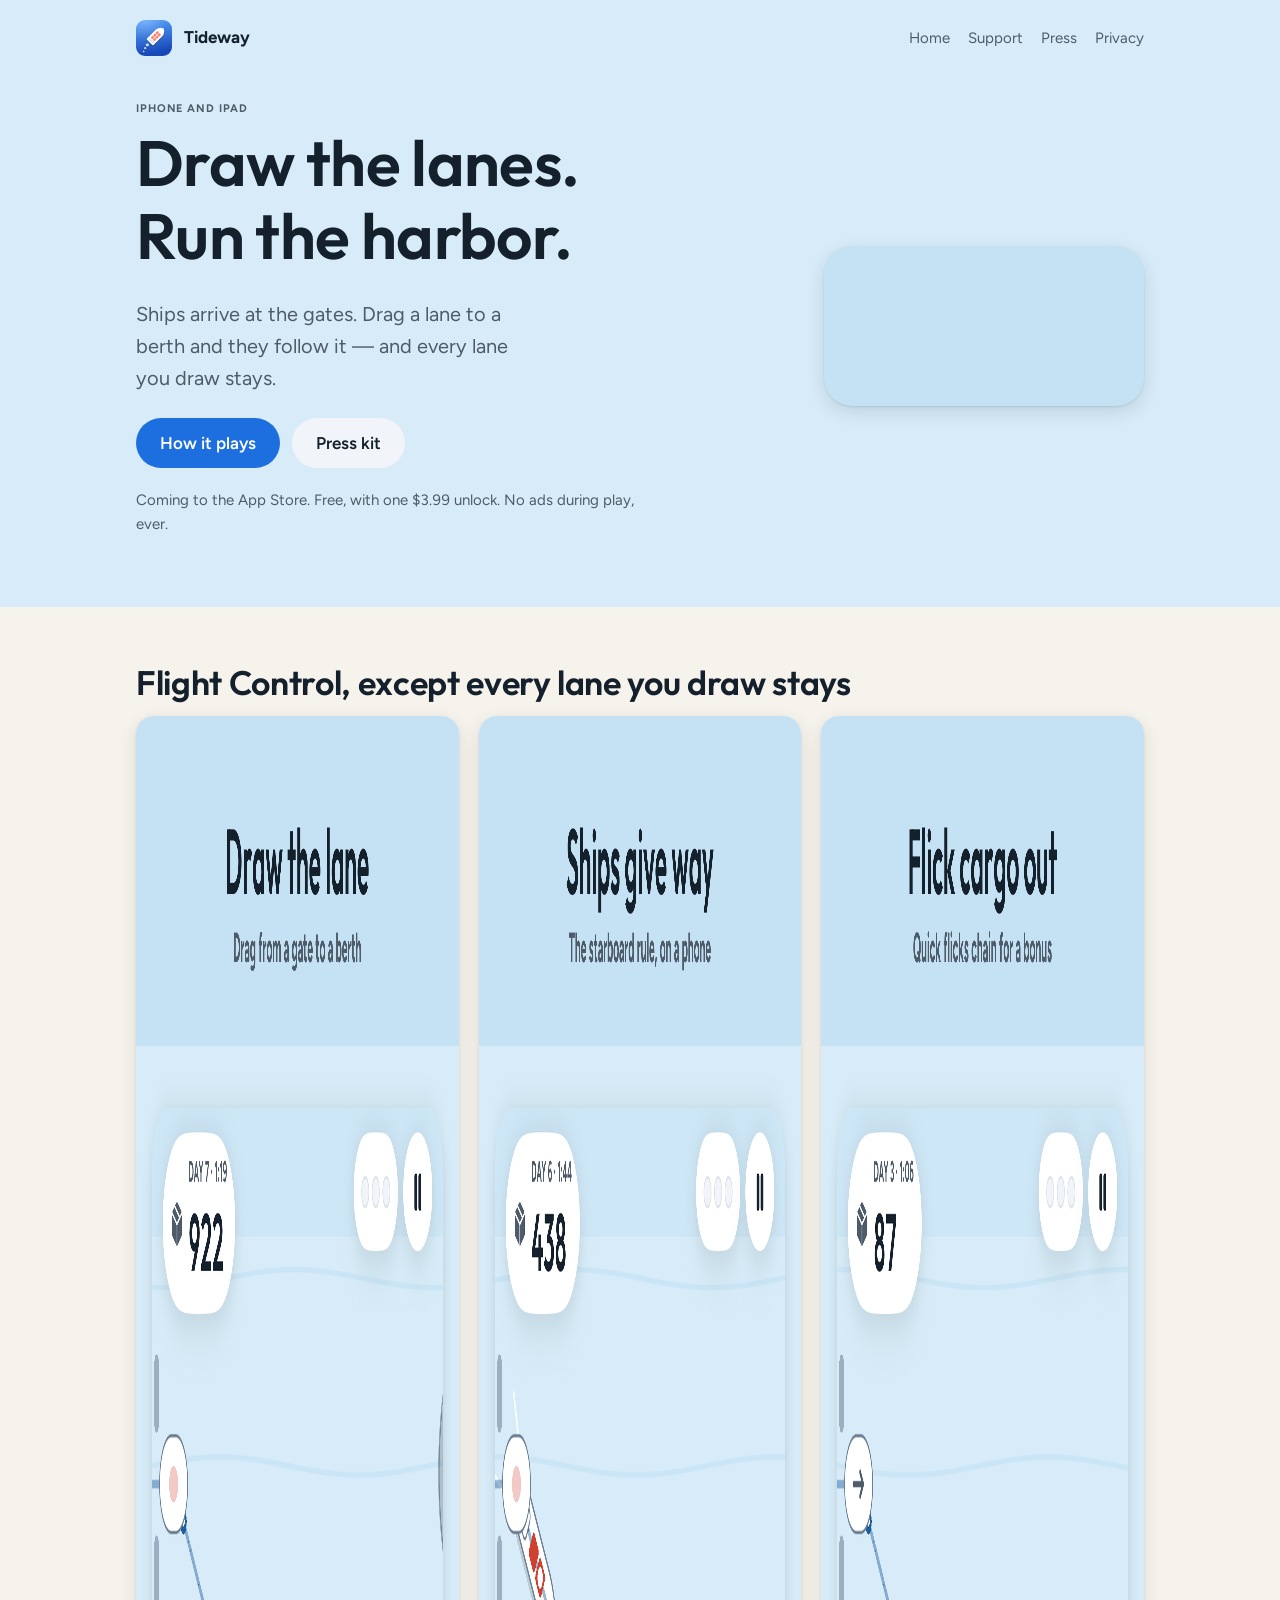
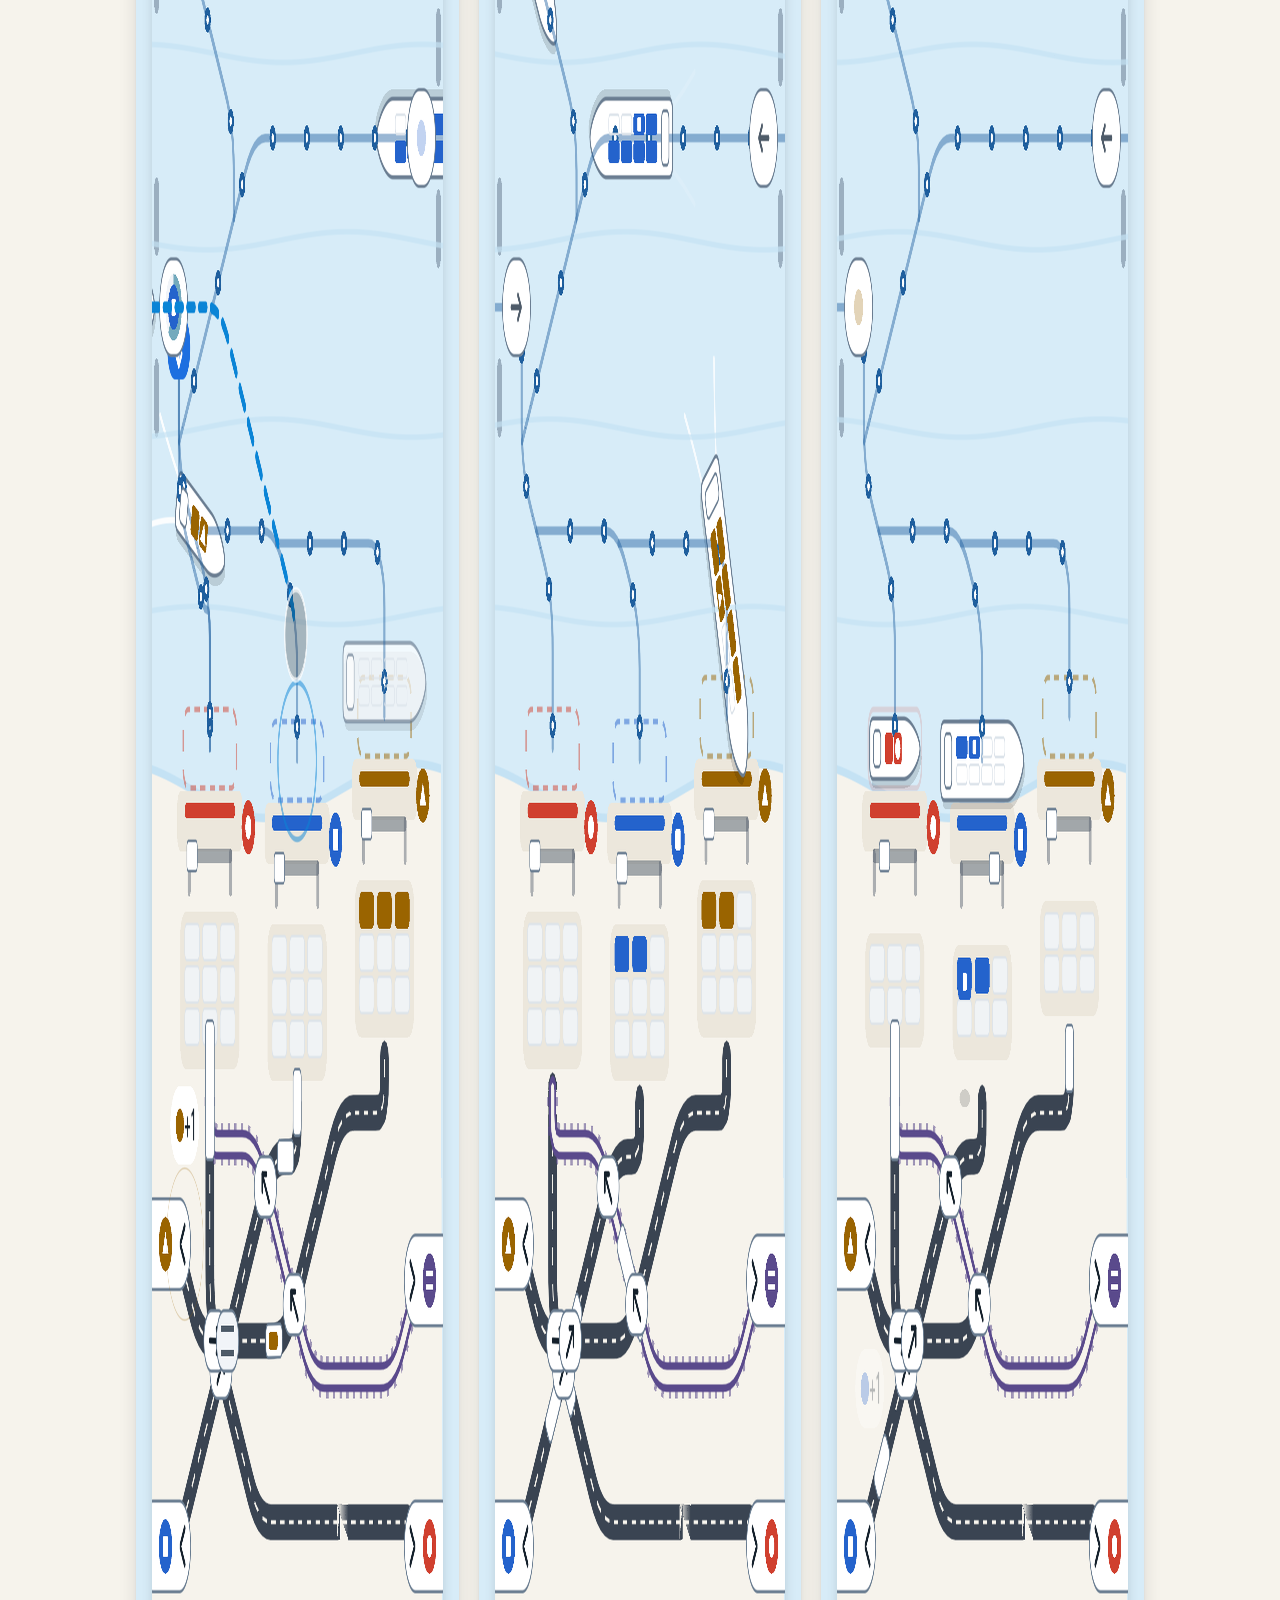
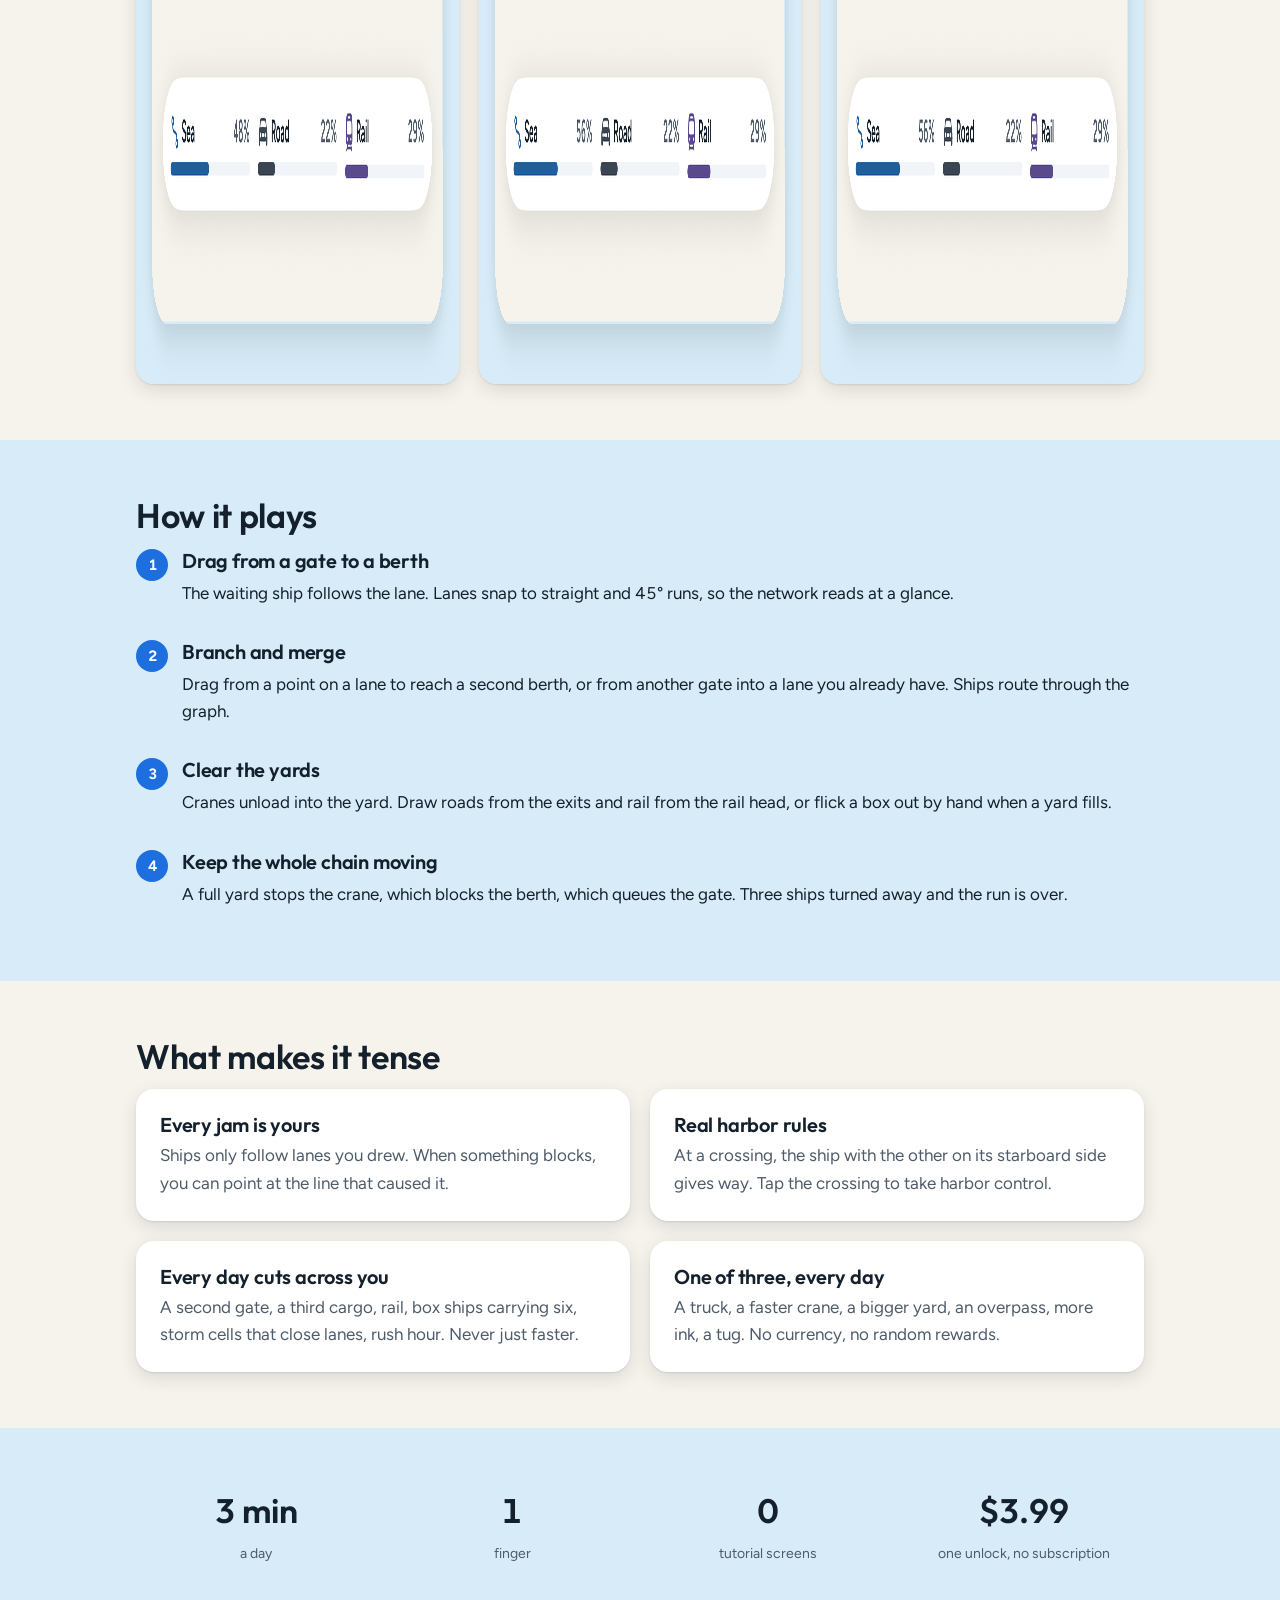
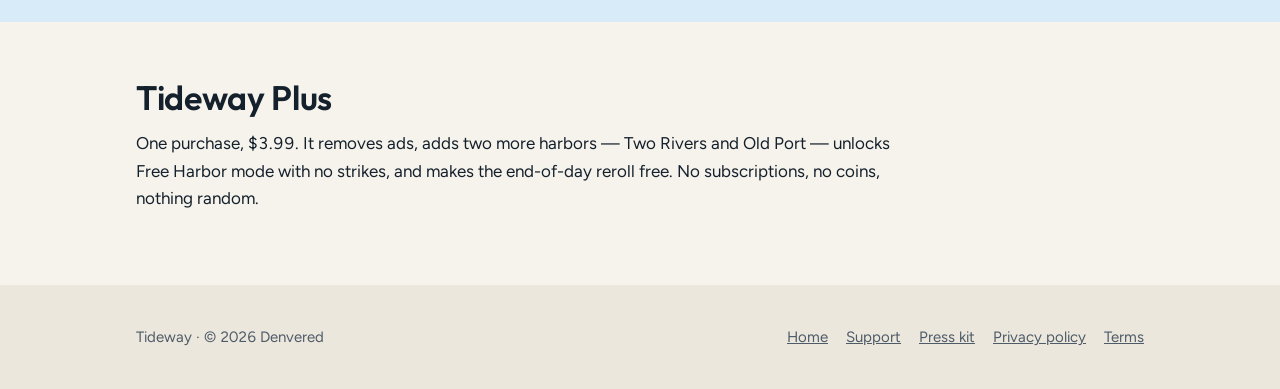
==== index.html @ 01c4c40a "Tideway site: home, support, press, privacy, terms, 404 Static pages in the game's own tokens, Day a" ====
<!doctype html>
<html lang="en">
<head>
<meta charset="utf-8">
<meta name="viewport" content="width=device-width, initial-scale=1">
<title>Tideway: Harbor Traffic — draw the lanes, run the harbor</title>
<meta name="description" content="A one-finger harbor game for iPhone. Drag a lane from a gate to a berth and the ship follows it. Every lane you draw stays.">
<link rel="icon" href="assets/icon.png">
<link rel="canonical" href="https://jakeintech.github.io/tideway-site/index.html">
<meta property="og:type" content="website">
<meta property="og:title" content="Tideway: Harbor Traffic — draw the lanes, run the harbor">
<meta property="og:description" content="A one-finger harbor game for iPhone. Drag a lane from a gate to a berth and the ship follows it. Every lane you draw stays.">
<meta property="og:image" content="https://jakeintech.github.io/tideway-site/assets/og.png">
<meta property="og:url" content="https://jakeintech.github.io/tideway-site/index.html">
<meta name="twitter:card" content="summary_large_image">
<link rel="preconnect" href="https://fonts.googleapis.com">
<link rel="preconnect" href="https://fonts.gstatic.com" crossorigin>
<link rel="stylesheet" href="https://fonts.googleapis.com/css2?family=Outfit:wght@600&family=Figtree:wght@400;600;700&display=swap">
<link rel="stylesheet" href="assets/site.css">
<script type="application/ld+json">
{
  "@context": "https://schema.org",
  "@type": "VideoGame",
  "name": "Tideway: Harbor Traffic",
  "alternateName": "Tideway",
  "description": "Draw sea lanes from the gates to the berths. Every lane you draw stays, so the network you build is the problem you have to solve.",
  "image": "https://jakeintech.github.io/tideway-site/assets/og.png",
  "url": "https://jakeintech.github.io/tideway-site/",
  "applicationCategory": "GameApplication",
  "genre": ["Strategy", "Puzzle"],
  "operatingSystem": "iOS 18.0 or later",
  "gamePlatform": ["iPhone", "iPad"],
  "playMode": "SinglePlayer",
  "offers": [
    { "@type": "Offer", "price": "0", "priceCurrency": "USD", "name": "Tideway" },
    { "@type": "Offer", "price": "3.99", "priceCurrency": "USD", "name": "Tideway Plus" }
  ]
}
</script>
</head>
<body>
<header class="site"><div class="wrap">
  <img src="assets/icon.png" alt="">
  <strong>Tideway</strong>
  <nav>
    <a href="index.html">Home</a>
    <a href="support.html">Support</a>
    <a href="press.html">Press</a>
    <a href="privacy-policy.html">Privacy</a>
  </nav>
</div></header>

<main>
<section class="hero"><div class="wrap">
  <div>
    <p class="eyebrow">iPhone and iPad</p>
    <h1>Draw the lanes.<br>Run the harbor.</h1>
    <p class="lede">Ships arrive at the gates. Drag a lane to a berth and they follow it &mdash; and every lane you draw stays.</p>
    <div class="badges">
      <a class="btn" href="#how">How it plays</a>
      <a class="btn secondary" href="press.html">Press kit</a>
    </div>
    <p class="note" style="margin-top:20px">Coming to the App Store. Free, with one $3.99 unlock. No ads during play, ever.</p>
  </div>
  <video src="assets/loop.mp4" autoplay muted loop playsinline aria-label="Tideway gameplay"></video>
</div></section>

<section class="land"><div class="wrap">
  <h2>Flight Control, except every lane you draw stays</h2>
  <div class="shots">
    <img src="assets/01_draw_lanes.png" alt="A finger drawing a sea lane from a gate to a berth on a grown harbor network" width="1320" height="2868" loading="lazy">
    <img src="assets/02_give_way.png" alt="Two ships approaching a crossing, one giving way" width="1320" height="2868" loading="lazy">
    <img src="assets/04_flick_cargo.png" alt="A container flicked out of a full yard toward its exit" width="1320" height="2868" loading="lazy">
  </div>
</div></section>

<section id="how"><div class="wrap">
  <h2>How it plays</h2>
  <ol class="steps">
    <li><div><h3>Drag from a gate to a berth</h3><p>The waiting ship follows the lane. Lanes snap to straight and 45&deg; runs, so the network reads at a glance.</p></div></li>
    <li><div><h3>Branch and merge</h3><p>Drag from a point on a lane to reach a second berth, or from another gate into a lane you already have. Ships route through the graph.</p></div></li>
    <li><div><h3>Clear the yards</h3><p>Cranes unload into the yard. Draw roads from the exits and rail from the rail head, or flick a box out by hand when a yard fills.</p></div></li>
    <li><div><h3>Keep the whole chain moving</h3><p>A full yard stops the crane, which blocks the berth, which queues the gate. Three ships turned away and the run is over.</p></div></li>
  </ol>
</div></section>

<section class="land"><div class="wrap">
  <h2>What makes it tense</h2>
  <div class="grid">
    <div class="card"><h3>Every jam is yours</h3><p>Ships only follow lanes you drew. When something blocks, you can point at the line that caused it.</p></div>
    <div class="card"><h3>Real harbor rules</h3><p>At a crossing, the ship with the other on its starboard side gives way. Tap the crossing to take harbor control.</p></div>
    <div class="card"><h3>Every day cuts across you</h3><p>A second gate, a third cargo, rail, box ships carrying six, storm cells that close lanes, rush hour. Never just faster.</p></div>
    <div class="card"><h3>One of three, every day</h3><p>A truck, a faster crane, a bigger yard, an overpass, more ink, a tug. No currency, no random rewards.</p></div>
  </div>
</div></section>

<section><div class="wrap">
  <div class="stats">
    <div><span class="n">3 min</span><span class="l">a day</span></div>
    <div><span class="n">1</span><span class="l">finger</span></div>
    <div><span class="n">0</span><span class="l">tutorial screens</span></div>
    <div><span class="n">$3.99</span><span class="l">one unlock, no subscription</span></div>
  </div>
</div></section>

<section class="land"><div class="wrap">
  <h2>Tideway Plus</h2>
  <p class="prose">One purchase, $3.99. It removes ads, adds two more harbors &mdash; Two Rivers and Old Port &mdash; unlocks Free Harbor mode with no strikes, and makes the end-of-day reroll free. No subscriptions, no coins, nothing random.</p>
</div></section>
</main>
<footer class="site"><div class="wrap">
  <span>Tideway &middot; &copy; 2026 Denvered</span>
  <nav>
    <a href="index.html">Home</a>
    <a href="support.html">Support</a>
    <a href="press.html">Press kit</a>
    <a href="privacy-policy.html">Privacy policy</a>
    <a href="terms-of-service.html">Terms</a>
  </nav>
</div></footer>
</body>
</html>
---- assets/site.css ----
/* Tideway site — the game's own tokens. Day and Night. */
:root {
  --sea: #D7ECF8; --sea-2: #C4E2F4; --land: #F6F3EC; --land-2: #ECE7DC;
  --panel: #FFFFFF; --panel-2: #F1F4F8; --ink: #14202B; --muted: #4E5B69;
  --divider: #DCE3EA; --brand: #1D6FE0; --on-brand: #FFFFFF;
  --coral: #D0402F; --azure: #2463CC; --amber: #9A6400; --mint: #0A7F60;
  --radius-md: 18px; --radius-lg: 24px; --radius-pill: 999px;
  --shadow: 0 6px 18px rgba(20,32,43,.12), 0 1px 2px rgba(20,32,43,.10);
}
@media (prefers-color-scheme: dark) {
  :root:not([data-theme="light"]) {
    --sea: #0C1B2A; --sea-2: #12263A; --land: #121A23; --land-2: #1A2430;
    --panel: #18222D; --panel-2: #202B37; --ink: #EEF3F8; --muted: #A7B4C2;
    --divider: #2C3845; --brand: #5B9BFF; --on-brand: #0C1B2A;
    --coral: #FF7A68; --azure: #6FA3FF; --amber: #F2B23A; --mint: #43D3A6;
    --shadow: 0 6px 18px rgba(0,0,0,.45), 0 1px 2px rgba(0,0,0,.50);
  }
}
:root[data-theme="dark"] {
  --sea: #0C1B2A; --sea-2: #12263A; --land: #121A23; --land-2: #1A2430;
  --panel: #18222D; --panel-2: #202B37; --ink: #EEF3F8; --muted: #A7B4C2;
  --divider: #2C3845; --brand: #5B9BFF; --on-brand: #0C1B2A;
  --coral: #FF7A68; --azure: #6FA3FF; --amber: #F2B23A; --mint: #43D3A6;
}
* { box-sizing: border-box; }
html { -webkit-text-size-adjust: 100%; }
body {
  margin: 0; background: var(--sea); color: var(--ink);
  font: 400 17px/1.6 "Figtree", -apple-system, BlinkMacSystemFont, system-ui, sans-serif;
  font-variant-numeric: tabular-nums;
}
.wrap { max-width: 1040px; margin: 0 auto; padding: 0 16px; }
h1, h2, h3 { font-family: "Outfit", -apple-system, system-ui, sans-serif; font-weight: 600; letter-spacing: -.01em; line-height: 1.15; margin: 0 0 .4em; }
h1 { font-size: clamp(40px, 7vw, 64px); }
h2 { font-size: clamp(26px, 4vw, 34px); margin-top: 0; }
h3 { font-size: 20px; }
p { margin: 0 0 1em; }
a { color: var(--brand); }
.eyebrow { font-size: 11px; font-weight: 700; letter-spacing: .08em; text-transform: uppercase; color: var(--muted); margin-bottom: 8px; }
header.site { padding: 20px 0; }
header.site .wrap { display: flex; align-items: center; gap: 12px; }
header.site img { width: 36px; height: 36px; border-radius: 9px; }
header.site nav { margin-left: auto; display: flex; gap: 18px; font-size: 15px; }
header.site nav a { color: var(--muted); text-decoration: none; }
header.site nav a:hover { color: var(--ink); }
.hero { padding: 24px 0 56px; }
.hero .wrap { display: grid; grid-template-columns: 1.1fr .9fr; gap: 40px; align-items: center; }
.hero p.lede { font-size: 20px; color: var(--muted); max-width: 30ch; }
.hero video { width: 100%; max-width: 320px; border-radius: 28px; box-shadow: var(--shadow); display: block; margin-left: auto; background: var(--sea-2); }
.badges { display: flex; gap: 12px; flex-wrap: wrap; align-items: center; margin-top: 24px; }
.btn { display: inline-flex; align-items: center; justify-content: center; min-height: 50px; padding: 0 24px; border-radius: var(--radius-pill); background: var(--brand); color: var(--on-brand); font-weight: 600; text-decoration: none; }
.btn.secondary { background: var(--panel-2); color: var(--ink); }
.note { font-size: 15px; color: var(--muted); }
section { padding: 56px 0; }
section.land { background: var(--land); }
.shots { display: grid; grid-template-columns: repeat(3, 1fr); gap: 20px; }
.shots img { width: 100%; border-radius: var(--radius-md); box-shadow: var(--shadow); display: block; }
.grid { display: grid; grid-template-columns: repeat(2, 1fr); gap: 20px; }
.card { background: var(--panel); border-radius: var(--radius-md); padding: 24px; box-shadow: var(--shadow); }
.card h3 { margin-bottom: .3em; }
.card p { margin: 0; color: var(--muted); }
.stats { display: grid; grid-template-columns: repeat(4, 1fr); gap: 16px; text-align: center; }
.stats .n { font-family: "Outfit", system-ui, sans-serif; font-size: 34px; font-weight: 600; display: block; }
.stats .l { font-size: 14px; color: var(--muted); }
.steps { counter-reset: step; list-style: none; padding: 0; margin: 0; display: grid; gap: 16px; }
.steps li { counter-increment: step; display: flex; gap: 14px; align-items: flex-start; }
.steps li::before { content: counter(step); flex: 0 0 32px; height: 32px; border-radius: var(--radius-pill); background: var(--brand); color: var(--on-brand); display: grid; place-items: center; font-weight: 700; font-size: 15px; }
.prose { max-width: 70ch; }
.prose h2 { margin-top: 1.6em; }
.prose ul { padding-left: 1.2em; }
table.data { width: 100%; border-collapse: collapse; font-size: 15px; }
table.data th, table.data td { text-align: left; padding: 10px 12px; border-bottom: 1px solid var(--divider); }
footer.site { background: var(--land-2); padding: 40px 0; font-size: 15px; color: var(--muted); }
footer.site .wrap { display: flex; flex-wrap: wrap; gap: 18px; align-items: center; }
footer.site nav { margin-left: auto; display: flex; gap: 18px; flex-wrap: wrap; }
footer.site a { color: var(--muted); }
:focus-visible { outline: 3px solid var(--ink); outline-offset: 2px; border-radius: 6px; }
@media (max-width: 860px) {
  .hero .wrap { grid-template-columns: 1fr; }
  .hero video { margin: 0 auto; }
  .shots { grid-template-columns: 1fr 1fr; }
  .grid { grid-template-columns: 1fr; }
  .stats { grid-template-columns: 1fr 1fr; }
}
@media (prefers-reduced-motion: reduce) { * { animation: none !important; transition: none !important; } }

/* Narrow screens: let the header wrap instead of pushing the nav off the edge. */
@media (max-width: 620px) {
  header.site .wrap { flex-wrap: wrap; row-gap: 10px; }
  header.site nav { margin-left: 0; width: 100%; gap: 14px; font-size: 15px; }
  .shots { grid-template-columns: 1fr; }
  .stats { grid-template-columns: 1fr 1fr; gap: 24px; }
}
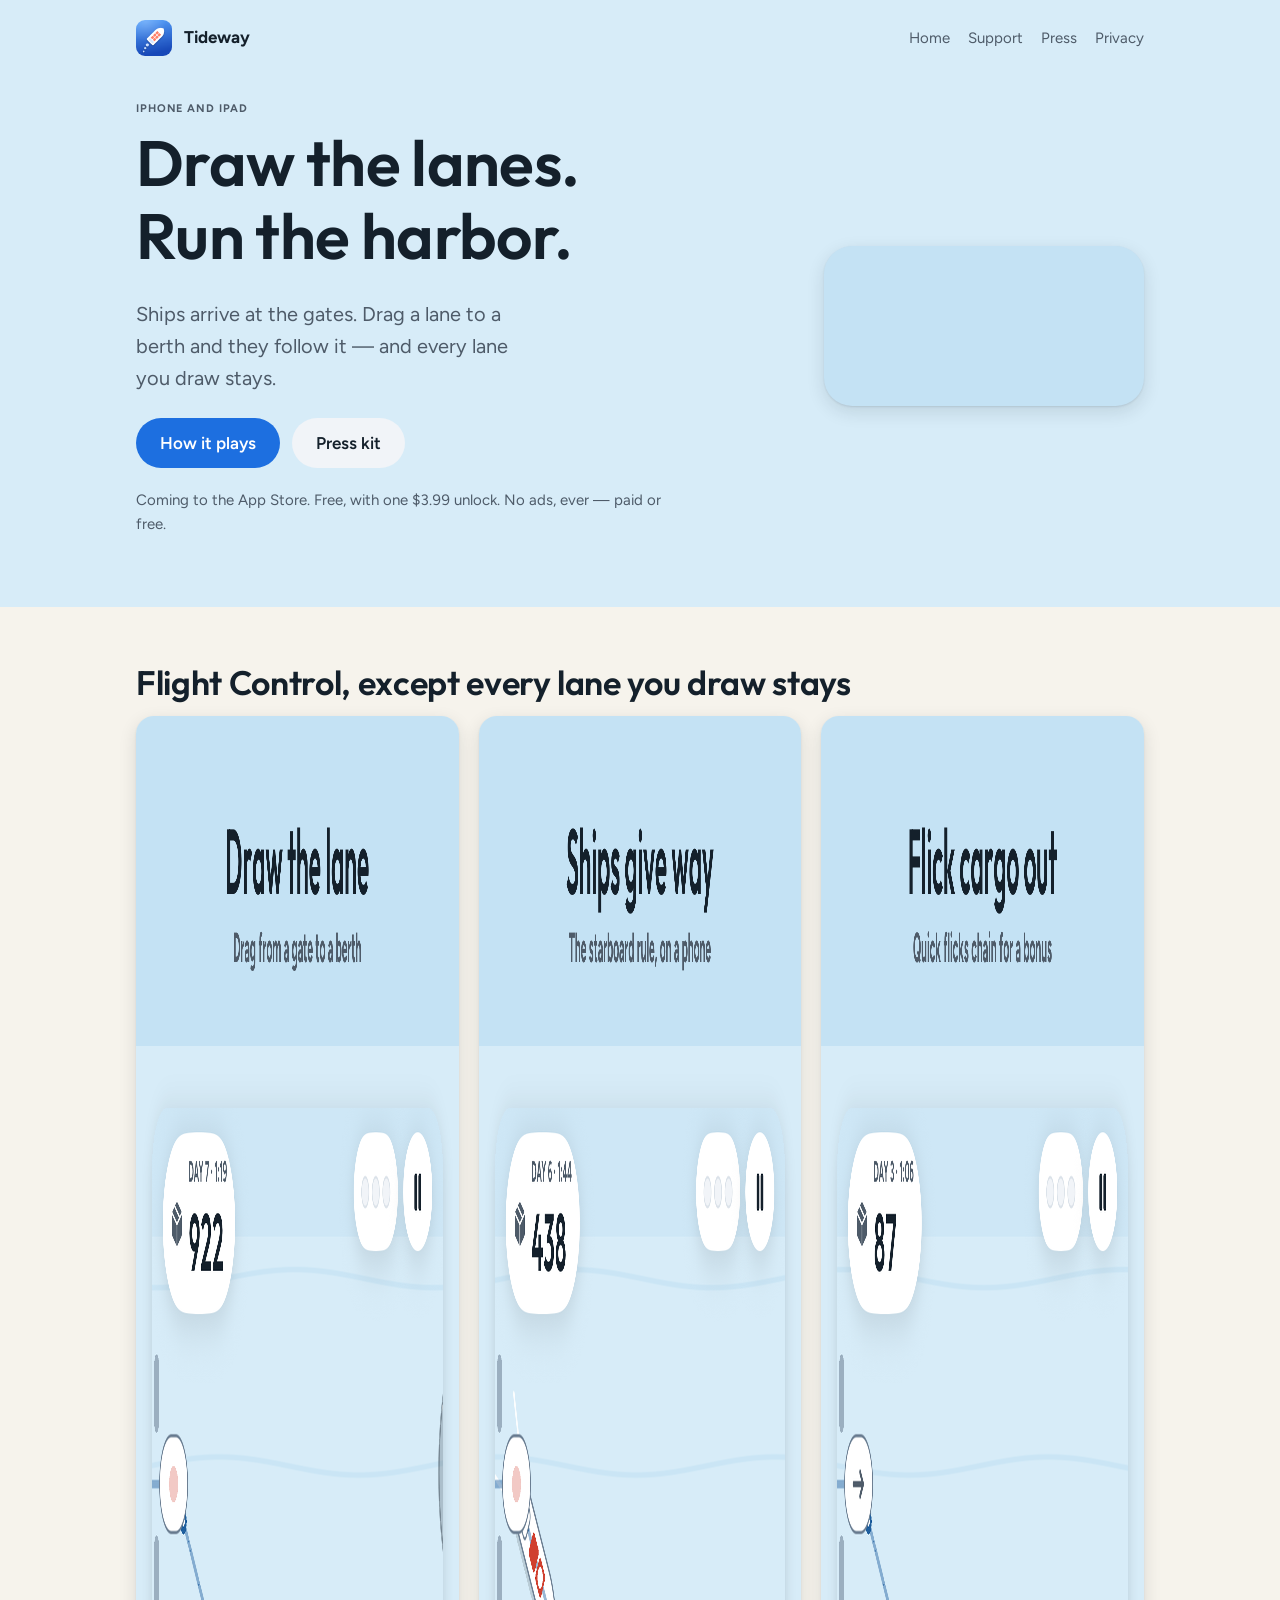
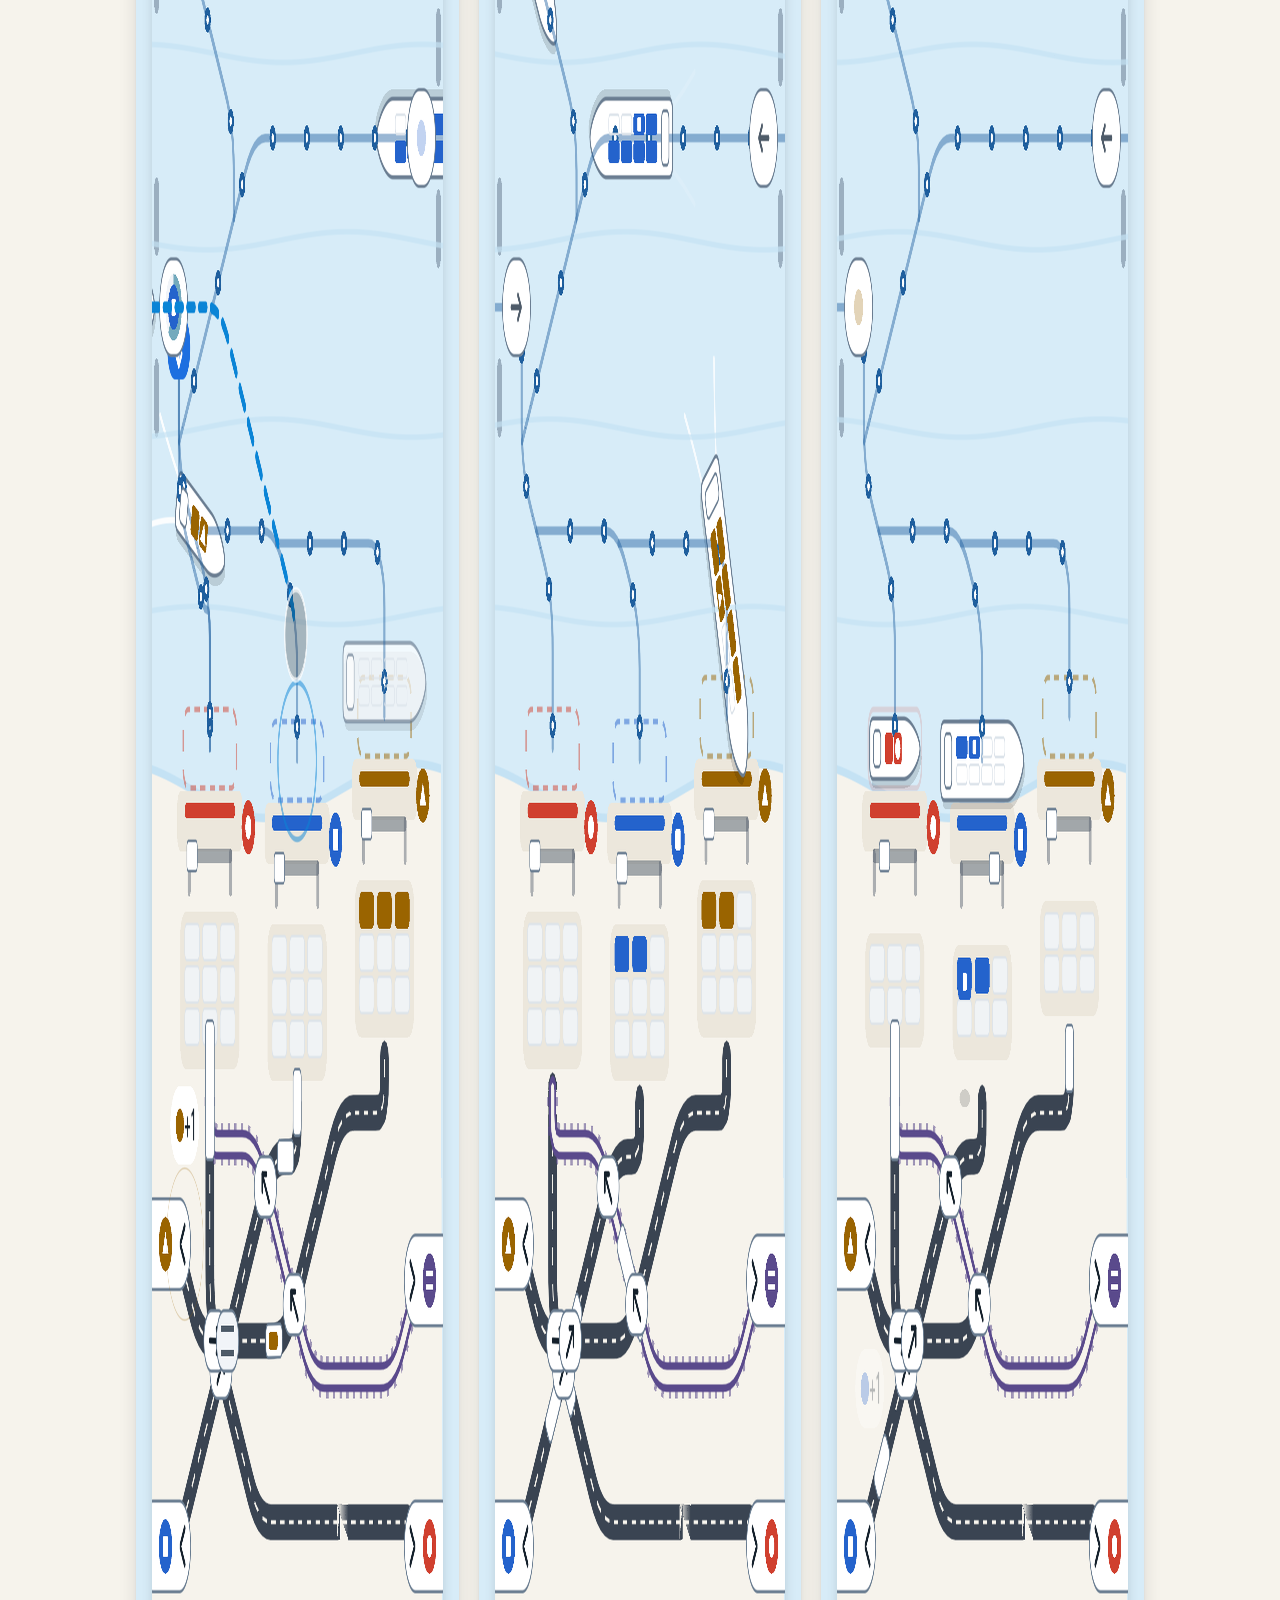
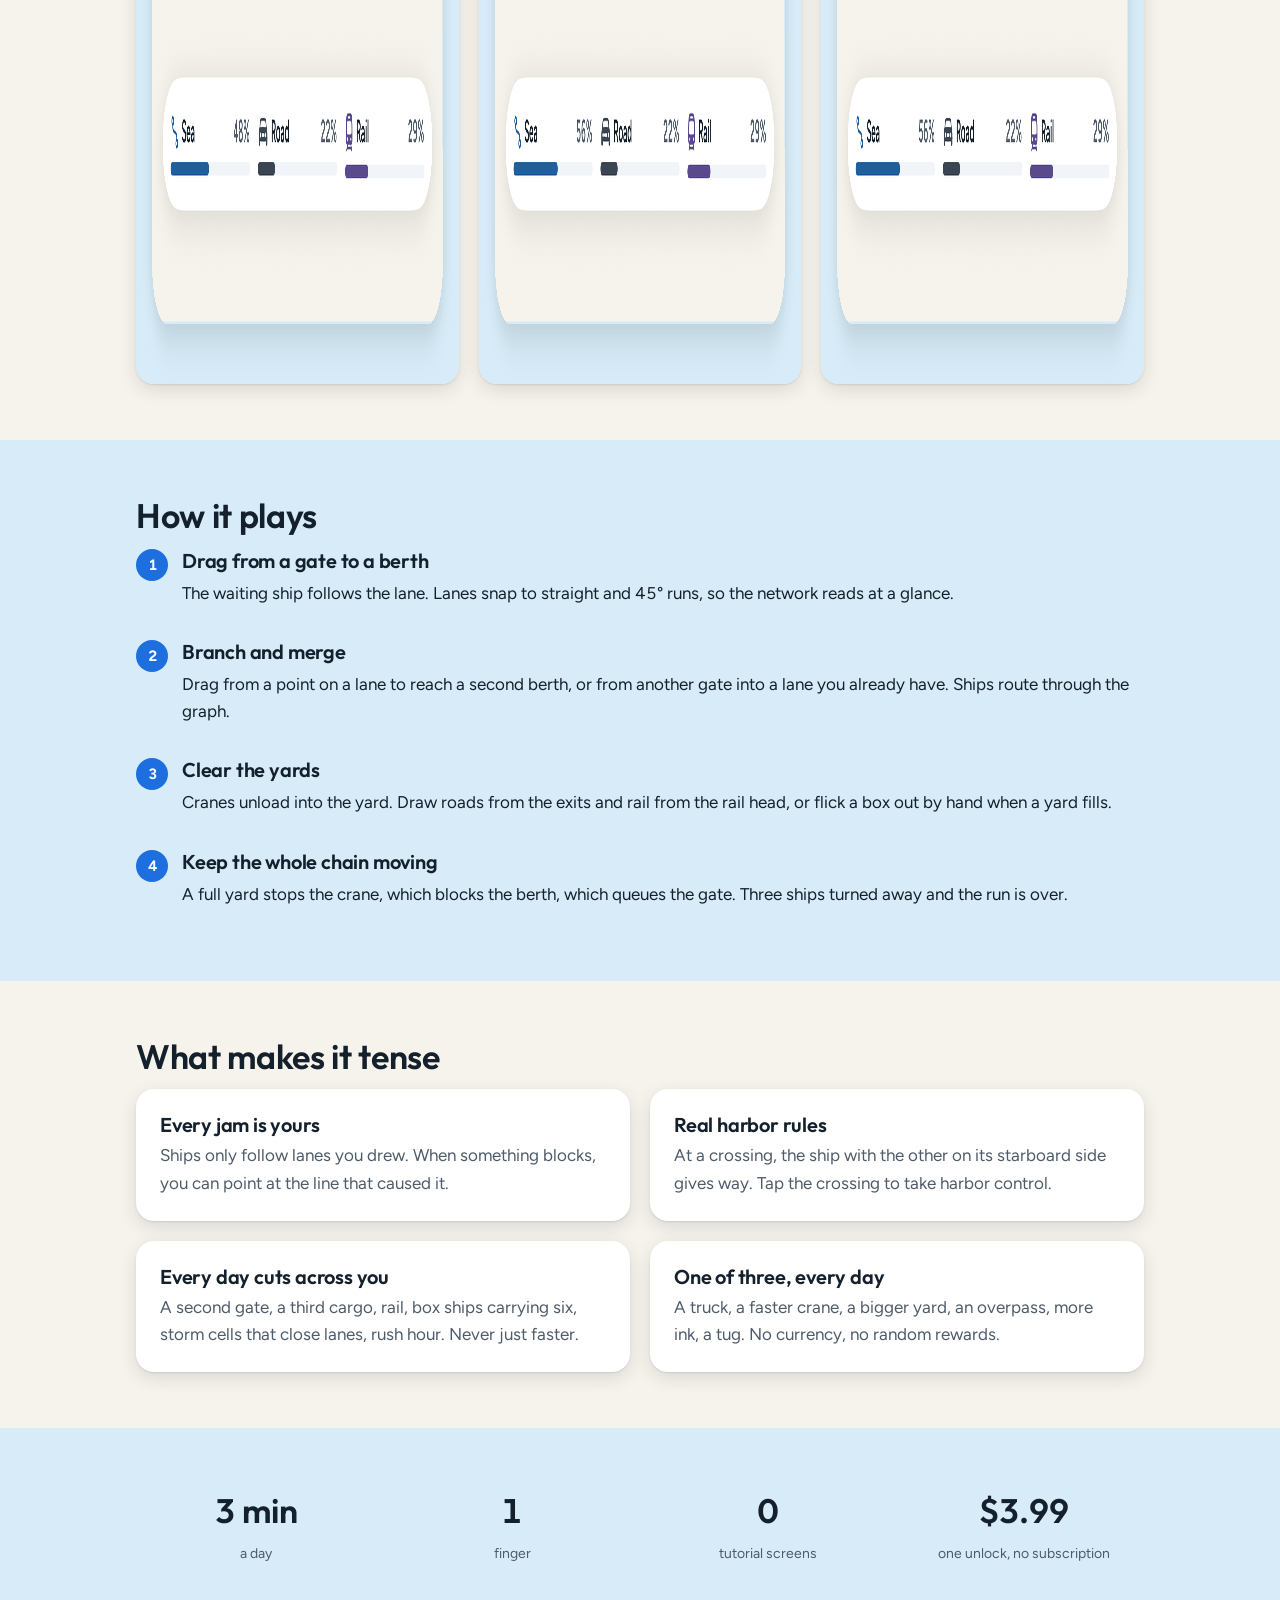
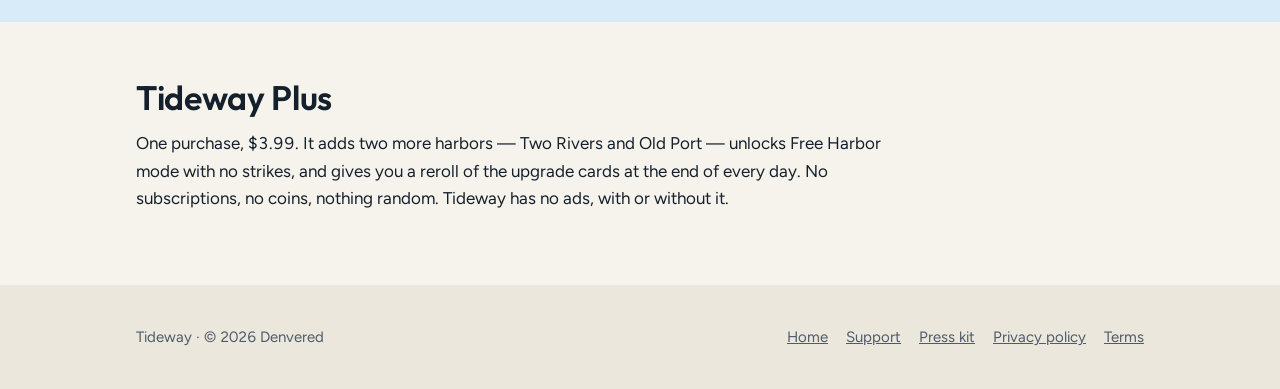
==== commit c55b77c3: "Stop selling ad removal: there are no ads to remove Tideway ships with no ad SDK and shows no ad to " ====
--- a/index.html
+++ b/index.html
@@ -60,7 +60,7 @@
       <a class="btn" href="#how">How it plays</a>
       <a class="btn secondary" href="press.html">Press kit</a>
     </div>
-    <p class="note" style="margin-top:20px">Coming to the App Store. Free, with one $3.99 unlock. No ads during play, ever.</p>
+    <p class="note" style="margin-top:20px">Coming to the App Store. Free, with one $3.99 unlock. No ads, ever &mdash; paid or free.</p>
   </div>
   <video src="assets/loop.mp4" autoplay muted loop playsinline aria-label="Tideway gameplay"></video>
 </div></section>
@@ -105,7 +105,7 @@
 
 <section class="land"><div class="wrap">
   <h2>Tideway Plus</h2>
-  <p class="prose">One purchase, $3.99. It removes ads, adds two more harbors &mdash; Two Rivers and Old Port &mdash; unlocks Free Harbor mode with no strikes, and makes the end-of-day reroll free. No subscriptions, no coins, nothing random.</p>
+  <p class="prose">One purchase, $3.99. It adds two more harbors &mdash; Two Rivers and Old Port &mdash; unlocks Free Harbor mode with no strikes, and gives you a reroll of the upgrade cards at the end of every day. No subscriptions, no coins, nothing random. Tideway has no ads, with or without it.</p>
 </div></section>
 </main>
 <footer class="site"><div class="wrap">
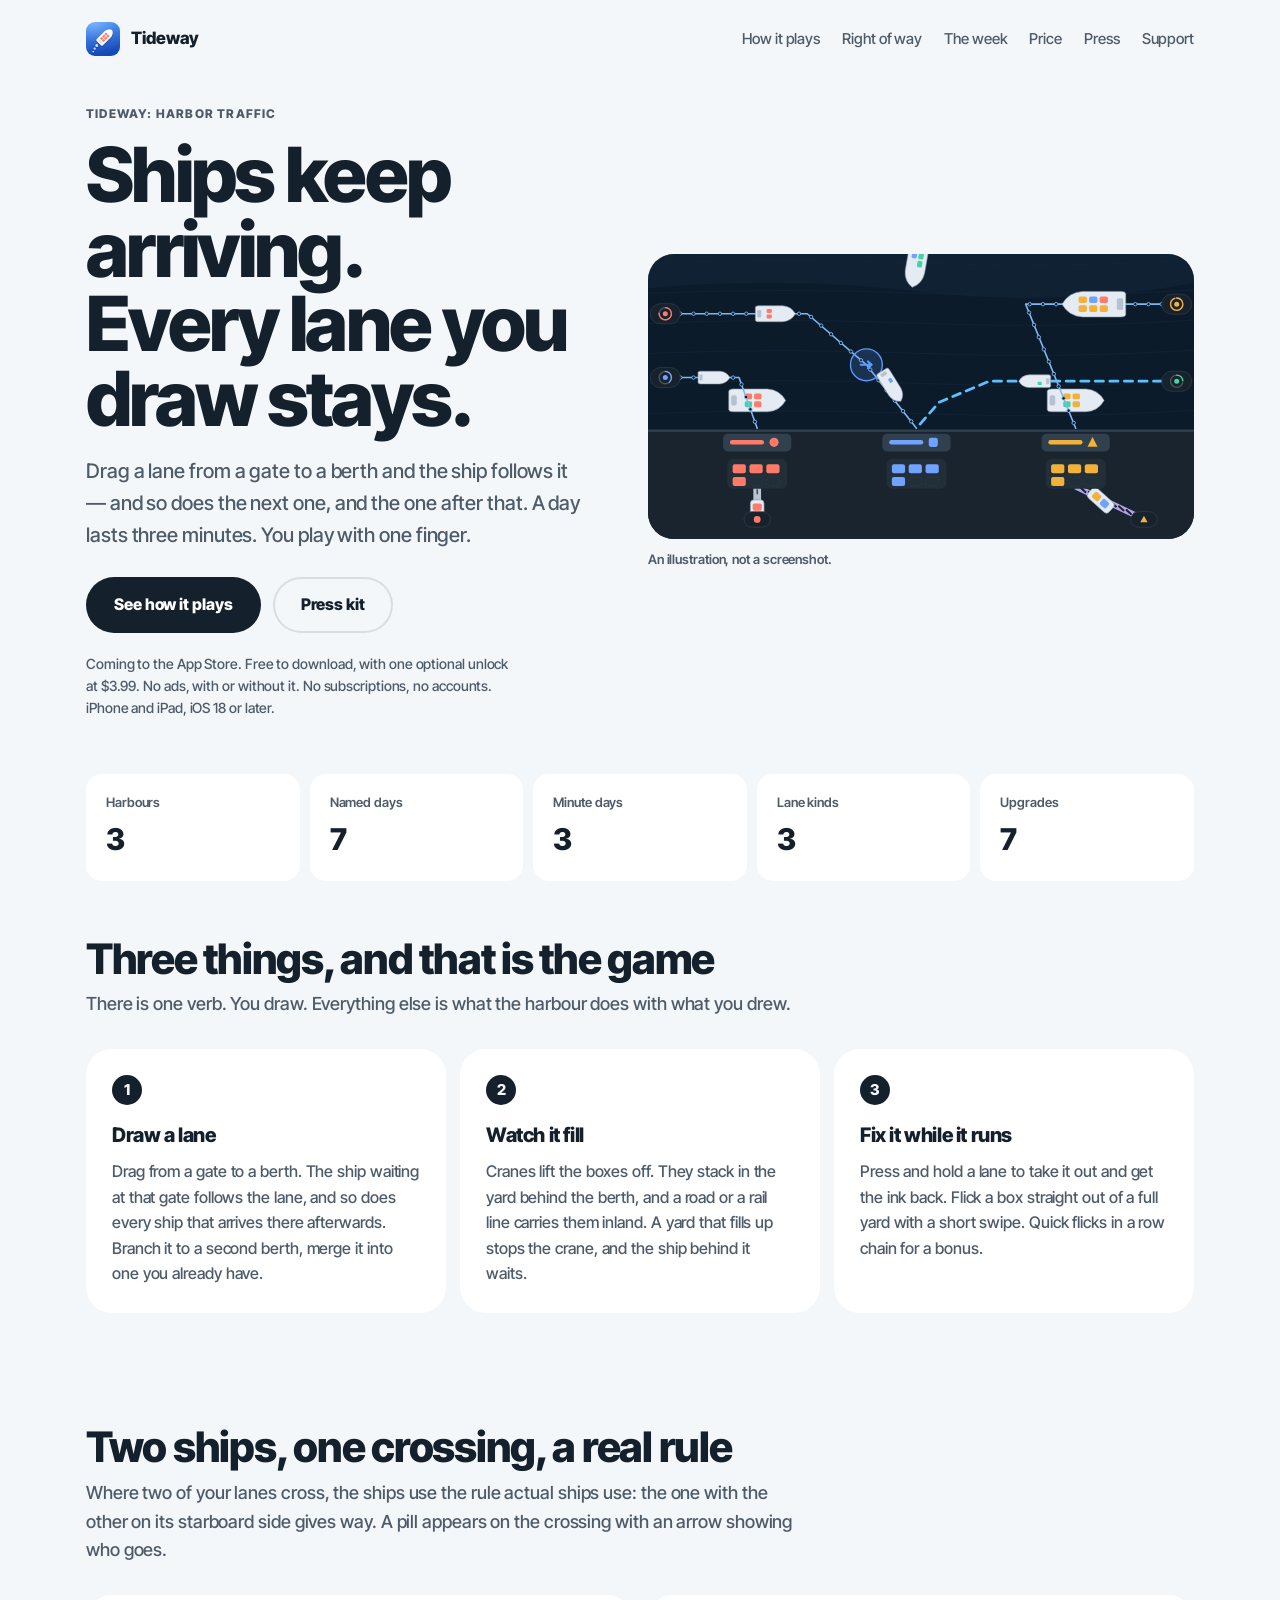
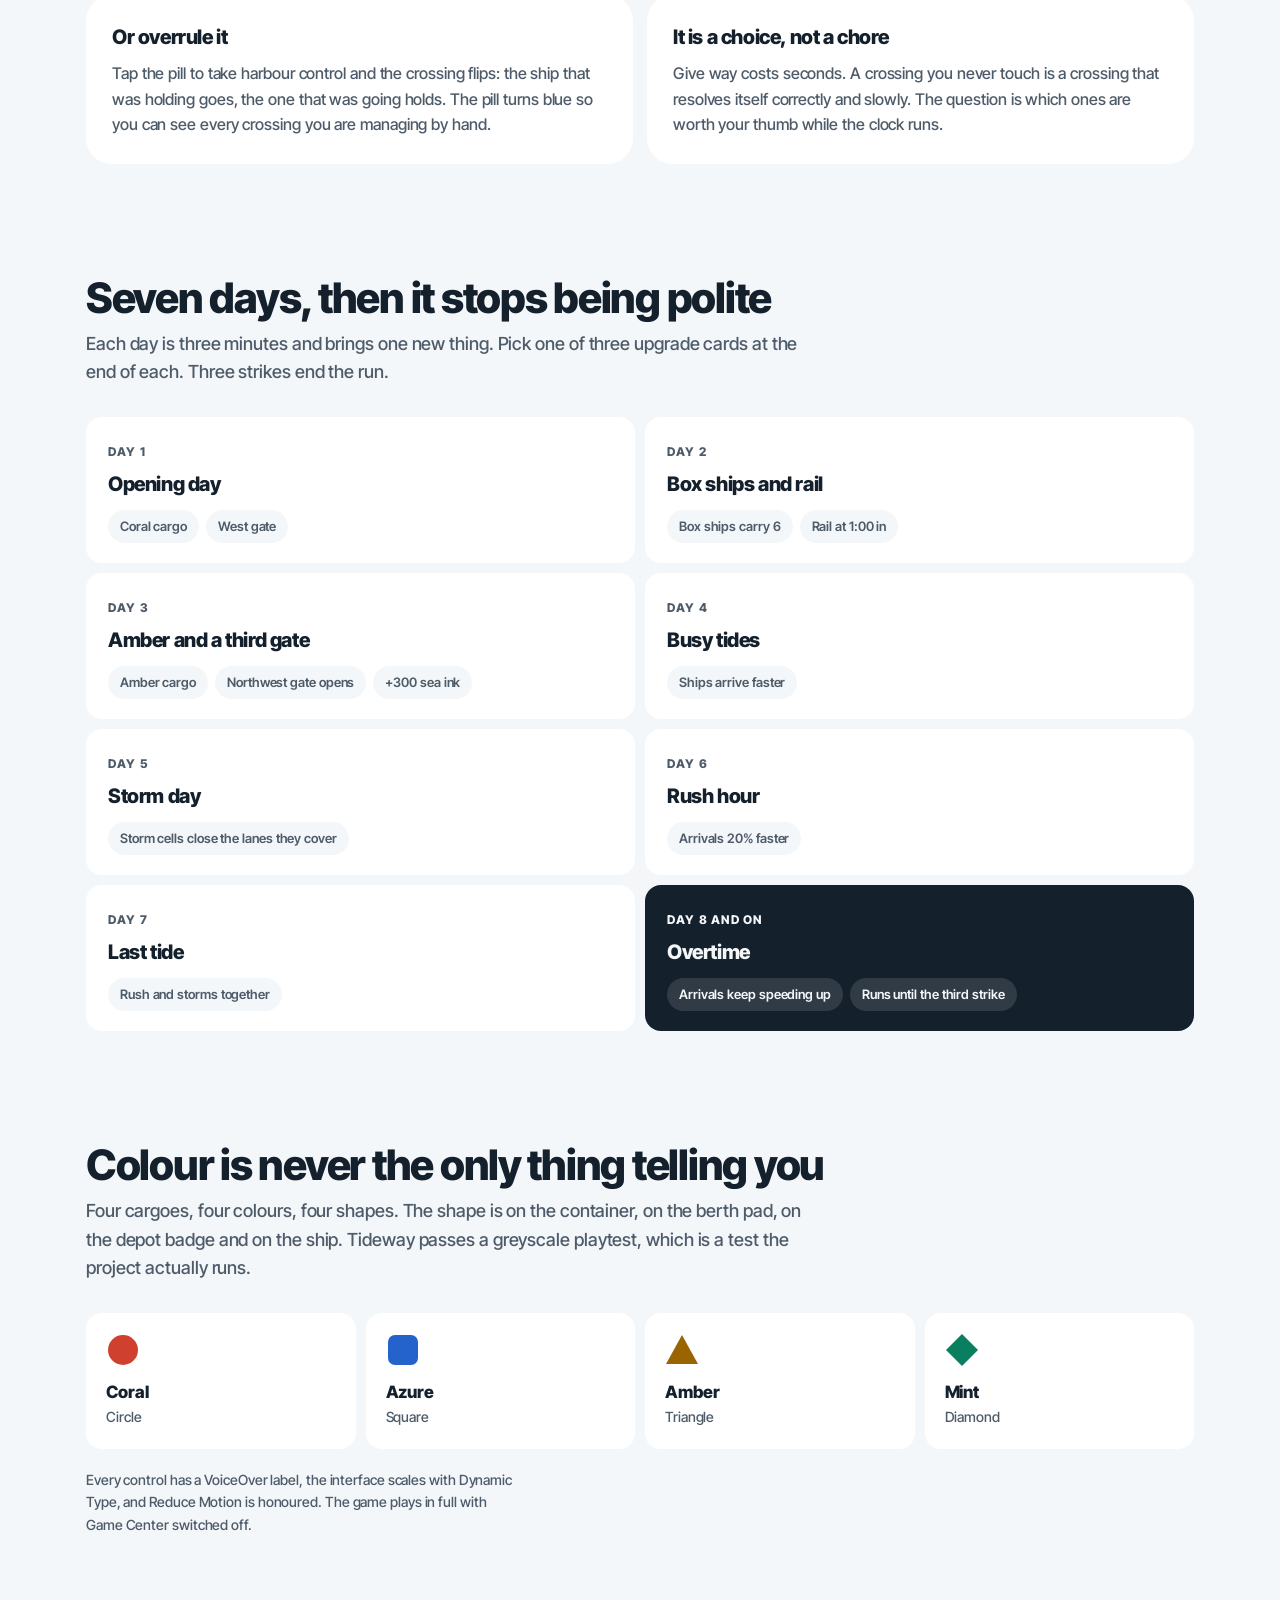
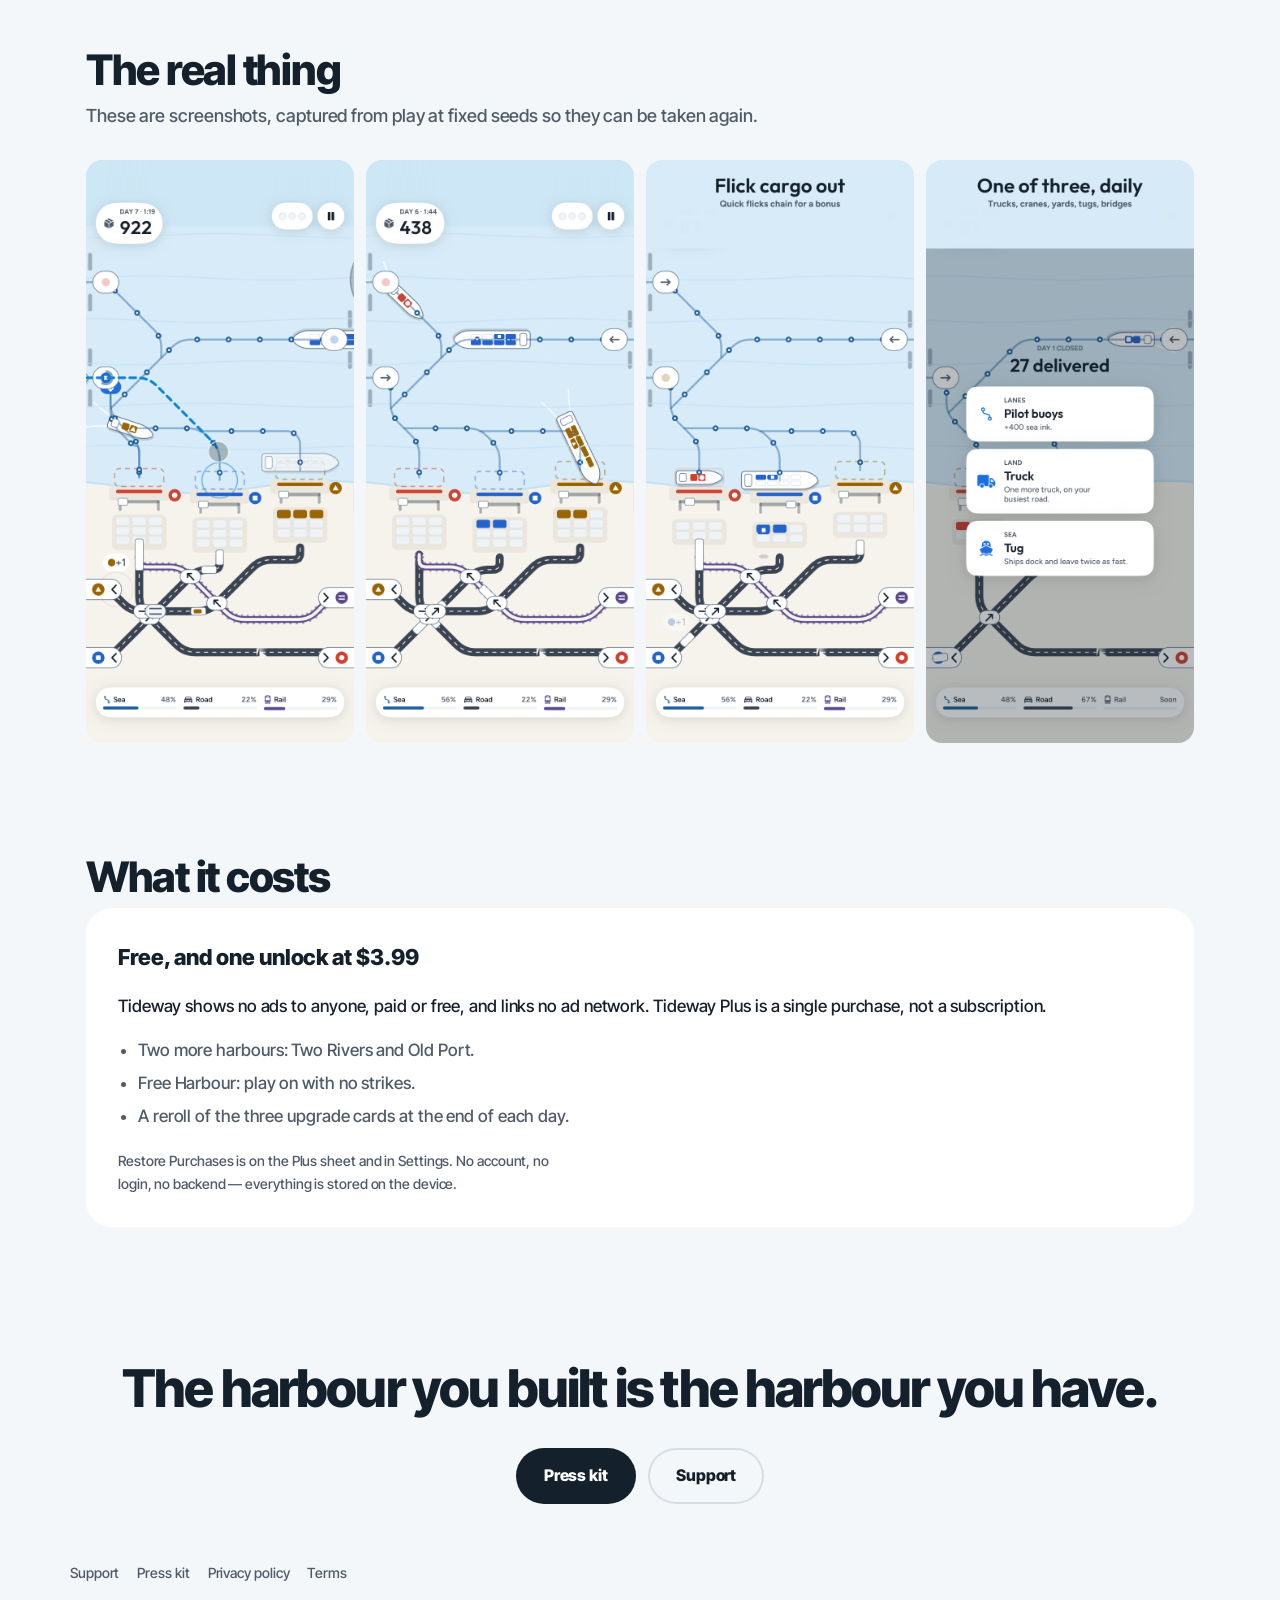
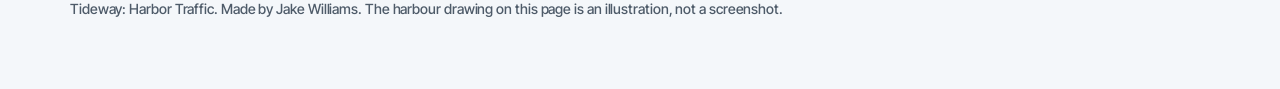
==== commit 3c571a32: "A home page that names the stake instead of the mechanic The old page was 6.5 KB: a headline that de" ====
--- a/index.html
+++ b/index.html
@@ -3,19 +3,30 @@
 <head>
 <meta charset="utf-8">
 <meta name="viewport" content="width=device-width, initial-scale=1">
-<title>Tideway: Harbor Traffic — draw the lanes, run the harbor</title>
-<meta name="description" content="A one-finger harbor game for iPhone. Drag a lane from a gate to a berth and the ship follows it. Every lane you draw stays.">
+<title>Tideway: Harbor Traffic — a one-finger harbour game for iPhone</title>
+<meta name="description" content="Ships keep arriving. Every lane you draw stays. Tideway is a one-finger harbour game: drag a lane from a gate to a berth and the ship follows it, for as long as the lane is there. Free, one $3.99 unlock, no ads.">
+<meta name="color-scheme" content="light dark">
+<meta name="theme-color" content="#F4F7FA" media="(prefers-color-scheme: light)">
+<meta name="theme-color" content="#0C1B2A" media="(prefers-color-scheme: dark)">
 <link rel="icon" href="assets/icon.png">
-<link rel="canonical" href="https://jakeintech.github.io/tideway-site/index.html">
+<link rel="apple-touch-icon" href="assets/icon.png">
+<link rel="canonical" href="https://jakeintech.github.io/tideway-site/">
 <meta property="og:type" content="website">
-<meta property="og:title" content="Tideway: Harbor Traffic — draw the lanes, run the harbor">
-<meta property="og:description" content="A one-finger harbor game for iPhone. Drag a lane from a gate to a berth and the ship follows it. Every lane you draw stays.">
+<meta property="og:site_name" content="Tideway: Harbor Traffic">
+<meta property="og:title" content="Tideway: Harbor Traffic">
+<meta property="og:description" content="Ships keep arriving. Every lane you draw stays. A one-finger harbour game for iPhone and iPad.">
 <meta property="og:image" content="https://jakeintech.github.io/tideway-site/assets/og.png">
-<meta property="og:url" content="https://jakeintech.github.io/tideway-site/index.html">
+<meta property="og:image:width" content="1200">
+<meta property="og:image:height" content="630">
+<meta property="og:image:alt" content="A drawing of a night harbour from above: lit sea lanes running from gates to coral, azure and amber berths.">
+<meta property="og:url" content="https://jakeintech.github.io/tideway-site/">
 <meta name="twitter:card" content="summary_large_image">
+<meta name="twitter:title" content="Tideway: Harbor Traffic">
+<meta name="twitter:description" content="Ships keep arriving. Every lane you draw stays. A one-finger harbour game for iPhone and iPad.">
+<meta name="twitter:image" content="https://jakeintech.github.io/tideway-site/assets/og.png">
 <link rel="preconnect" href="https://fonts.googleapis.com">
 <link rel="preconnect" href="https://fonts.gstatic.com" crossorigin>
-<link rel="stylesheet" href="https://fonts.googleapis.com/css2?family=Outfit:wght@600&family=Figtree:wght@400;600;700&display=swap">
+<link rel="stylesheet" href="https://fonts.googleapis.com/css2?family=Inter+Tight:wght@500;600;800&display=swap">
 <link rel="stylesheet" href="assets/site.css">
 <script type="application/ld+json">
 {
@@ -23,7 +34,7 @@
   "@type": "VideoGame",
   "name": "Tideway: Harbor Traffic",
   "alternateName": "Tideway",
-  "description": "Draw sea lanes from the gates to the berths. Every lane you draw stays, so the network you build is the problem you have to solve.",
+  "description": "Ships keep arriving and every lane you draw stays. Drag a lane from a gate to a berth and the ship follows it. Branch it, merge it, build a network, and live with the network you built.",
   "image": "https://jakeintech.github.io/tideway-site/assets/og.png",
   "url": "https://jakeintech.github.io/tideway-site/",
   "applicationCategory": "GameApplication",
@@ -31,6 +42,7 @@
   "operatingSystem": "iOS 18.0 or later",
   "gamePlatform": ["iPhone", "iPad"],
   "playMode": "SinglePlayer",
+  "author": { "@type": "Person", "name": "Jake Williams" },
   "offers": [
     { "@type": "Offer", "price": "0", "priceCurrency": "USD", "name": "Tideway" },
     { "@type": "Offer", "price": "3.99", "priceCurrency": "USD", "name": "Tideway Plus" }
@@ -39,84 +51,186 @@
 </script>
 </head>
 <body>
-<header class="site"><div class="wrap">
-  <img src="assets/icon.png" alt="">
-  <strong>Tideway</strong>
-  <nav>
-    <a href="index.html">Home</a>
+<a class="skip" href="#main">Skip to content</a>
+
+<header class="wrap site-head">
+  <a class="brand" href="./" aria-label="Tideway home"><img src="assets/icon.png" alt="" width="34" height="34">Tideway</a>
+  <nav class="site-nav" aria-label="Site">
+    <a href="#how">How it plays</a>
+    <a href="#giveway">Right of way</a>
+    <a href="#week">The week</a>
+    <a href="#price">Price</a>
+    <a href="press.html">Press</a>
     <a href="support.html">Support</a>
-    <a href="press.html">Press</a>
-    <a href="privacy-policy.html">Privacy</a>
   </nav>
-</div></header>
-
-<main>
-<section class="hero"><div class="wrap">
-  <div>
-    <p class="eyebrow">iPhone and iPad</p>
-    <h1>Draw the lanes.<br>Run the harbor.</h1>
-    <p class="lede">Ships arrive at the gates. Drag a lane to a berth and they follow it &mdash; and every lane you draw stays.</p>
-    <div class="badges">
-      <a class="btn" href="#how">How it plays</a>
-      <a class="btn secondary" href="press.html">Press kit</a>
-    </div>
-    <p class="note" style="margin-top:20px">Coming to the App Store. Free, with one $3.99 unlock. No ads, ever &mdash; paid or free.</p>
-  </div>
-  <video src="assets/loop.mp4" autoplay muted loop playsinline aria-label="Tideway gameplay"></video>
-</div></section>
-
-<section class="land"><div class="wrap">
-  <h2>Flight Control, except every lane you draw stays</h2>
-  <div class="shots">
-    <img src="assets/01_draw_lanes.png" alt="A finger drawing a sea lane from a gate to a berth on a grown harbor network" width="1320" height="2868" loading="lazy">
-    <img src="assets/02_give_way.png" alt="Two ships approaching a crossing, one giving way" width="1320" height="2868" loading="lazy">
-    <img src="assets/04_flick_cargo.png" alt="A container flicked out of a full yard toward its exit" width="1320" height="2868" loading="lazy">
-  </div>
-</div></section>
-
-<section id="how"><div class="wrap">
-  <h2>How it plays</h2>
-  <ol class="steps">
-    <li><div><h3>Drag from a gate to a berth</h3><p>The waiting ship follows the lane. Lanes snap to straight and 45&deg; runs, so the network reads at a glance.</p></div></li>
-    <li><div><h3>Branch and merge</h3><p>Drag from a point on a lane to reach a second berth, or from another gate into a lane you already have. Ships route through the graph.</p></div></li>
-    <li><div><h3>Clear the yards</h3><p>Cranes unload into the yard. Draw roads from the exits and rail from the rail head, or flick a box out by hand when a yard fills.</p></div></li>
-    <li><div><h3>Keep the whole chain moving</h3><p>A full yard stops the crane, which blocks the berth, which queues the gate. Three ships turned away and the run is over.</p></div></li>
-  </ol>
-</div></section>
-
-<section class="land"><div class="wrap">
-  <h2>What makes it tense</h2>
-  <div class="grid">
-    <div class="card"><h3>Every jam is yours</h3><p>Ships only follow lanes you drew. When something blocks, you can point at the line that caused it.</p></div>
-    <div class="card"><h3>Real harbor rules</h3><p>At a crossing, the ship with the other on its starboard side gives way. Tap the crossing to take harbor control.</p></div>
-    <div class="card"><h3>Every day cuts across you</h3><p>A second gate, a third cargo, rail, box ships carrying six, storm cells that close lanes, rush hour. Never just faster.</p></div>
-    <div class="card"><h3>One of three, every day</h3><p>A truck, a faster crane, a bigger yard, an overpass, more ink, a tug. No currency, no random rewards.</p></div>
-  </div>
-</div></section>
-
-<section><div class="wrap">
-  <div class="stats">
-    <div><span class="n">3 min</span><span class="l">a day</span></div>
-    <div><span class="n">1</span><span class="l">finger</span></div>
-    <div><span class="n">0</span><span class="l">tutorial screens</span></div>
-    <div><span class="n">$3.99</span><span class="l">one unlock, no subscription</span></div>
-  </div>
-</div></section>
-
-<section class="land"><div class="wrap">
-  <h2>Tideway Plus</h2>
-  <p class="prose">One purchase, $3.99. It adds two more harbors &mdash; Two Rivers and Old Port &mdash; unlocks Free Harbor mode with no strikes, and gives you a reroll of the upgrade cards at the end of every day. No subscriptions, no coins, nothing random. Tideway has no ads, with or without it.</p>
-</div></section>
+</header>
+
+<main id="main">
+
+<section class="hero" aria-labelledby="hero-title">
+  <div class="wrap hero-grid">
+    <div>
+      <p class="label">Tideway: Harbor Traffic</p>
+      <h1 id="hero-title"><span class="line">Ships keep arriving.</span> <span class="line">Every lane you</span> <span class="line">draw stays.</span></h1>
+      <p class="lede">Drag a lane from a gate to a berth and the ship follows it — and so does the next one, and the one after that. A day lasts <span class="nb">three minutes</span>. You play with one finger.</p>
+      <div class="cta">
+        <a class="btn" href="#how">See how it plays</a>
+        <a class="btn ghost" href="press.html">Press kit</a>
+      </div>
+      <p class="fine">Coming to the App Store. Free to download, with one optional unlock at $3.99. No ads, with or without it. No subscriptions, no accounts. iPhone and iPad, iOS 18 or later.</p>
+    </div>
+    <figure>
+      <div class="art-frame"><img src="assets/harbour.svg" width="1200" height="625" alt="A drawing of a night harbour seen from above. Lit sea lanes run from four gates at the edges to three quay berths marked coral, azure and amber. Container ships follow them, one held at a ringed crossing while another crosses, and a lorry and a train carry boxes inland."></div>
+      <figcaption>An illustration, not a screenshot.</figcaption>
+    </figure>
+  </div>
+</section>
+
+<section aria-label="Tideway in numbers">
+  <div class="wrap">
+    <ul class="stats">
+      <li class="stat"><span class="lab">Harbours</span><span class="num">3</span></li>
+      <li class="stat"><span class="lab">Named days</span><span class="num">7</span></li>
+      <li class="stat"><span class="lab">Minute days</span><span class="num">3</span></li>
+      <li class="stat"><span class="lab">Lane kinds</span><span class="num">3</span></li>
+      <li class="stat"><span class="lab">Upgrades</span><span class="num">7</span></li>
+    </ul>
+  </div>
+</section>
+
+<section class="section" id="how" aria-labelledby="how-title">
+  <div class="wrap">
+    <h2 id="how-title">Three things, and that is the game</h2>
+    <p class="sub">There is one verb. You draw. Everything else is what the harbour does with what you drew.</p>
+    <div class="cards three">
+      <div class="card">
+        <span class="step">1</span>
+        <h3>Draw a lane</h3>
+        <p>Drag from a gate to a berth. The ship waiting at that gate follows the lane, and so does every ship that arrives there afterwards. Branch it to a second berth, merge it into one you already have.</p>
+      </div>
+      <div class="card">
+        <span class="step">2</span>
+        <h3>Watch it fill</h3>
+        <p>Cranes lift the boxes off. They stack in the yard behind the berth, and a road or a rail line carries them inland. A yard that fills up stops the crane, and the ship behind it waits.</p>
+      </div>
+      <div class="card">
+        <span class="step">3</span>
+        <h3>Fix it while it runs</h3>
+        <p>Press and hold a lane to take it out and get the ink back. Flick a box straight out of a full yard with a short swipe. Quick flicks in a row chain for a bonus.</p>
+      </div>
+    </div>
+  </div>
+</section>
+
+<section class="section" id="giveway" aria-labelledby="giveway-title">
+  <div class="wrap">
+    <h2 id="giveway-title">Two ships, one crossing, a real rule</h2>
+    <p class="sub">Where two of your lanes cross, the ships use the rule actual ships use: the one with the other on its starboard side gives way. A pill appears on the crossing with an arrow showing who goes.</p>
+    <div class="cards two">
+      <div class="card">
+        <h3>Or overrule it</h3>
+        <p>Tap the pill to take harbour control and the crossing flips: the ship that was holding goes, the one that was going holds. The pill turns blue so you can see every crossing you are managing by hand.</p>
+      </div>
+      <div class="card">
+        <h3>It is a choice, not a chore</h3>
+        <p>Give way costs seconds. A crossing you never touch is a crossing that resolves itself correctly and slowly. The question is which ones are worth your thumb while the clock runs.</p>
+      </div>
+    </div>
+  </div>
+</section>
+
+<section class="section" id="week" aria-labelledby="week-title">
+  <div class="wrap">
+    <h2 id="week-title">Seven days, then it stops being polite</h2>
+    <p class="sub">Each day is three minutes and brings one new thing. Pick one of three upgrade cards at the end of each. Three strikes end the run.</p>
+    <div class="days">
+      <div class="day"><span class="n">Day 1</span><h3>Opening day</h3><ul class="tags"><li>Coral cargo</li><li>West gate</li></ul></div>
+      <div class="day"><span class="n">Day 2</span><h3>Box ships and rail</h3><ul class="tags"><li>Box ships carry 6</li><li>Rail at 1:00 in</li></ul></div>
+      <div class="day"><span class="n">Day 3</span><h3>Amber and a third gate</h3><ul class="tags"><li>Amber cargo</li><li>Northwest gate opens</li><li>+300 sea ink</li></ul></div>
+      <div class="day"><span class="n">Day 4</span><h3>Busy tides</h3><ul class="tags"><li>Ships arrive faster</li></ul></div>
+      <div class="day"><span class="n">Day 5</span><h3>Storm day</h3><ul class="tags"><li>Storm cells close the lanes they cover</li></ul></div>
+      <div class="day"><span class="n">Day 6</span><h3>Rush hour</h3><ul class="tags"><li>Arrivals 20% faster</li></ul></div>
+      <div class="day"><span class="n">Day 7</span><h3>Last tide</h3><ul class="tags"><li>Rush and storms together</li></ul></div>
+      <div class="day overtime"><span class="n">Day 8 and on</span><h3>Overtime</h3><ul class="tags"><li>Arrivals keep speeding up</li><li>Runs until the third strike</li></ul></div>
+    </div>
+  </div>
+</section>
+
+<section class="section" id="read" aria-labelledby="read-title">
+  <div class="wrap">
+    <h2 id="read-title">Colour is never the only thing telling you</h2>
+    <p class="sub">Four cargoes, four colours, four shapes. The shape is on the container, on the berth pad, on the depot badge and on the ship. Tideway passes a greyscale playtest, which is a test the project actually runs.</p>
+    <div class="cargo">
+      <div class="kind">
+        <svg class="mark" viewBox="0 0 34 34" aria-hidden="true"><circle cx="17" cy="17" r="15" fill="var(--coral)"/></svg>
+        <div class="name">Coral</div><div class="where">Circle</div>
+      </div>
+      <div class="kind">
+        <svg class="mark" viewBox="0 0 34 34" aria-hidden="true"><rect x="2" y="2" width="30" height="30" rx="7" fill="var(--azure)"/></svg>
+        <div class="name">Azure</div><div class="where">Square</div>
+      </div>
+      <div class="kind">
+        <svg class="mark" viewBox="0 0 34 34" aria-hidden="true"><path d="M17 2 L33 31 H1 Z" fill="var(--amber)"/></svg>
+        <div class="name">Amber</div><div class="where">Triangle</div>
+      </div>
+      <div class="kind">
+        <svg class="mark" viewBox="0 0 34 34" aria-hidden="true"><path d="M17 1 L33 17 L17 33 L1 17 Z" fill="var(--mint)"/></svg>
+        <div class="name">Mint</div><div class="where">Diamond</div>
+      </div>
+    </div>
+    <p class="fine">Every control has a VoiceOver label, the interface scales with Dynamic Type, and Reduce Motion is honoured. The game plays in full with Game Center switched off.</p>
+  </div>
+</section>
+
+<section class="section" id="screens" aria-labelledby="screens-title">
+  <div class="wrap">
+    <h2 id="screens-title">The real thing</h2>
+    <p class="sub">These are screenshots, captured from play at fixed seeds so they can be taken again.</p>
+    <div class="shots">
+      <img src="assets/01_draw_lanes.png" alt="A lane drawn from the west gate to the coral berth, with a ship following it." loading="lazy" width="330" height="716">
+      <img src="assets/02_give_way.png" alt="Two lanes crossing, with the give-way pill showing which ship holds." loading="lazy" width="330" height="716">
+      <img src="assets/04_flick_cargo.png" alt="A box being flicked out of a full yard toward its road exit." loading="lazy" width="330" height="716">
+      <img src="assets/05_upgrades.png" alt="The end of a day, with three upgrade cards to pick from." loading="lazy" width="330" height="716">
+    </div>
+  </div>
+</section>
+
+<section class="section" id="price" aria-labelledby="price-title">
+  <div class="wrap">
+    <h2 id="price-title">What it costs</h2>
+    <div class="price">
+      <h3>Free, and one unlock at $3.99</h3>
+      <p>Tideway shows no ads to anyone, paid or free, and links no ad network. Tideway Plus is a single purchase, not a subscription.</p>
+      <ul>
+        <li>Two more harbours: Two Rivers and Old Port.</li>
+        <li>Free Harbour: play on with no strikes.</li>
+        <li>A reroll of the three upgrade cards at the end of each day.</li>
+      </ul>
+      <p class="fine">Restore Purchases is on the Plus sheet and in Settings. No account, no login, no backend — everything is stored on the device.</p>
+    </div>
+  </div>
+</section>
+
+<section class="closing" aria-labelledby="closing-title">
+  <div class="wrap">
+    <h2 id="closing-title">The harbour you built is the harbour you have.</h2>
+    <div class="cta" style="justify-content:center">
+      <a class="btn" href="press.html">Press kit</a>
+      <a class="btn ghost" href="support.html">Support</a>
+    </div>
+  </div>
+</section>
+
 </main>
-<footer class="site"><div class="wrap">
-  <span>Tideway &middot; &copy; 2026 Denvered</span>
-  <nav>
-    <a href="index.html">Home</a>
+
+<footer class="wrap site-foot">
+  <nav aria-label="Footer">
     <a href="support.html">Support</a>
     <a href="press.html">Press kit</a>
     <a href="privacy-policy.html">Privacy policy</a>
     <a href="terms-of-service.html">Terms</a>
   </nav>
-</div></footer>
+  <p>Tideway: Harbor Traffic. Made by Jake Williams. The harbour drawing on this page is an illustration, not a screenshot.</p>
+</footer>
 </body>
 </html>
--- a/assets/site.css
+++ b/assets/site.css
@@ -1,93 +1,212 @@
-/* Tideway site — the game's own tokens. Day and Night. */
+/* Tideway site.
+   The app's own two themes, from Tideway/design/tokens.json: Day is pale sea and warm land,
+   Night is #0C1B2A water with the cargo colours at full strength. The marketing art is cut
+   from the Night theme, because the Day crop had every value within a few points of every
+   other and read as a blue smear at card size.
+   One family, Inter Tight: 500 for text, 800 for titles and numerals. No borders, no
+   shadows; blocks are flat fills with a 26px radius. The primary button is ink, never brand
+   blue, so the one blue thing on the page is the harbour.
+   Worst-case text pairs: quiet on ground 5.9:1 (Day) and 7.3:1 (Night); ink on surface
+   14.8:1 and 13.1:1. No text is ever set on a cargo colour. */
+
 :root {
-  --sea: #D7ECF8; --sea-2: #C4E2F4; --land: #F6F3EC; --land-2: #ECE7DC;
-  --panel: #FFFFFF; --panel-2: #F1F4F8; --ink: #14202B; --muted: #4E5B69;
-  --divider: #DCE3EA; --brand: #1D6FE0; --on-brand: #FFFFFF;
-  --coral: #D0402F; --azure: #2463CC; --amber: #9A6400; --mint: #0A7F60;
-  --radius-md: 18px; --radius-lg: 24px; --radius-pill: 999px;
-  --shadow: 0 6px 18px rgba(20,32,43,.12), 0 1px 2px rgba(20,32,43,.10);
-}
+  --ground: #F4F7FA;
+  --surface: #FFFFFF;
+  --ink: #14202B;
+  --quiet: #4E5B69;
+  --btn: #14202B;
+  --on-btn: #FFFFFF;
+  --line: rgba(20, 32, 43, 0.12);
+  --sea: #D7ECF8;
+  --land: #F6F3EC;
+  --coral: #D0402F;
+  --azure: #2463CC;
+  --amber: #9A6400;
+  --mint: #0A7F60;
+  --brand: #1D6FE0;
+  --sans: "Inter Tight", "Inter", system-ui, -apple-system, "Helvetica Neue", Arial, sans-serif;
+  --radius: 26px;
+  --radius-sm: 16px;
+  --gutter: 16px;
+  --wide: 1140px;
+  --text: 720px;
+  color-scheme: light;
+}
+
 @media (prefers-color-scheme: dark) {
-  :root:not([data-theme="light"]) {
-    --sea: #0C1B2A; --sea-2: #12263A; --land: #121A23; --land-2: #1A2430;
-    --panel: #18222D; --panel-2: #202B37; --ink: #EEF3F8; --muted: #A7B4C2;
-    --divider: #2C3845; --brand: #5B9BFF; --on-brand: #0C1B2A;
-    --coral: #FF7A68; --azure: #6FA3FF; --amber: #F2B23A; --mint: #43D3A6;
-    --shadow: 0 6px 18px rgba(0,0,0,.45), 0 1px 2px rgba(0,0,0,.50);
+  :root {
+    --ground: #0C1B2A;
+    --surface: #18222D;
+    --ink: #EEF3F8;
+    --quiet: #A7B4C2;
+    --btn: #EEF3F8;
+    --on-btn: #0C1B2A;
+    --line: rgba(238, 243, 248, 0.14);
+    --sea: #12263A;
+    --land: #1A242E;
+    --coral: #FF7A68;
+    --azure: #6FA3FF;
+    --amber: #F2B23A;
+    --mint: #43D3A6;
+    --brand: #5B9BFF;
+    color-scheme: dark;
   }
 }
-:root[data-theme="dark"] {
-  --sea: #0C1B2A; --sea-2: #12263A; --land: #121A23; --land-2: #1A2430;
-  --panel: #18222D; --panel-2: #202B37; --ink: #EEF3F8; --muted: #A7B4C2;
-  --divider: #2C3845; --brand: #5B9BFF; --on-brand: #0C1B2A;
-  --coral: #FF7A68; --azure: #6FA3FF; --amber: #F2B23A; --mint: #43D3A6;
-}
+
 * { box-sizing: border-box; }
+
 html { -webkit-text-size-adjust: 100%; }
+
 body {
-  margin: 0; background: var(--sea); color: var(--ink);
-  font: 400 17px/1.6 "Figtree", -apple-system, BlinkMacSystemFont, system-ui, sans-serif;
-  font-variant-numeric: tabular-nums;
-}
-.wrap { max-width: 1040px; margin: 0 auto; padding: 0 16px; }
-h1, h2, h3 { font-family: "Outfit", -apple-system, system-ui, sans-serif; font-weight: 600; letter-spacing: -.01em; line-height: 1.15; margin: 0 0 .4em; }
-h1 { font-size: clamp(40px, 7vw, 64px); }
-h2 { font-size: clamp(26px, 4vw, 34px); margin-top: 0; }
-h3 { font-size: 20px; }
-p { margin: 0 0 1em; }
-a { color: var(--brand); }
-.eyebrow { font-size: 11px; font-weight: 700; letter-spacing: .08em; text-transform: uppercase; color: var(--muted); margin-bottom: 8px; }
-header.site { padding: 20px 0; }
-header.site .wrap { display: flex; align-items: center; gap: 12px; }
-header.site img { width: 36px; height: 36px; border-radius: 9px; }
-header.site nav { margin-left: auto; display: flex; gap: 18px; font-size: 15px; }
-header.site nav a { color: var(--muted); text-decoration: none; }
-header.site nav a:hover { color: var(--ink); }
-.hero { padding: 24px 0 56px; }
-.hero .wrap { display: grid; grid-template-columns: 1.1fr .9fr; gap: 40px; align-items: center; }
-.hero p.lede { font-size: 20px; color: var(--muted); max-width: 30ch; }
-.hero video { width: 100%; max-width: 320px; border-radius: 28px; box-shadow: var(--shadow); display: block; margin-left: auto; background: var(--sea-2); }
-.badges { display: flex; gap: 12px; flex-wrap: wrap; align-items: center; margin-top: 24px; }
-.btn { display: inline-flex; align-items: center; justify-content: center; min-height: 50px; padding: 0 24px; border-radius: var(--radius-pill); background: var(--brand); color: var(--on-brand); font-weight: 600; text-decoration: none; }
-.btn.secondary { background: var(--panel-2); color: var(--ink); }
-.note { font-size: 15px; color: var(--muted); }
-section { padding: 56px 0; }
-section.land { background: var(--land); }
-.shots { display: grid; grid-template-columns: repeat(3, 1fr); gap: 20px; }
-.shots img { width: 100%; border-radius: var(--radius-md); box-shadow: var(--shadow); display: block; }
-.grid { display: grid; grid-template-columns: repeat(2, 1fr); gap: 20px; }
-.card { background: var(--panel); border-radius: var(--radius-md); padding: 24px; box-shadow: var(--shadow); }
-.card h3 { margin-bottom: .3em; }
-.card p { margin: 0; color: var(--muted); }
-.stats { display: grid; grid-template-columns: repeat(4, 1fr); gap: 16px; text-align: center; }
-.stats .n { font-family: "Outfit", system-ui, sans-serif; font-size: 34px; font-weight: 600; display: block; }
-.stats .l { font-size: 14px; color: var(--muted); }
-.steps { counter-reset: step; list-style: none; padding: 0; margin: 0; display: grid; gap: 16px; }
-.steps li { counter-increment: step; display: flex; gap: 14px; align-items: flex-start; }
-.steps li::before { content: counter(step); flex: 0 0 32px; height: 32px; border-radius: var(--radius-pill); background: var(--brand); color: var(--on-brand); display: grid; place-items: center; font-weight: 700; font-size: 15px; }
-.prose { max-width: 70ch; }
-.prose h2 { margin-top: 1.6em; }
-.prose ul { padding-left: 1.2em; }
-table.data { width: 100%; border-collapse: collapse; font-size: 15px; }
-table.data th, table.data td { text-align: left; padding: 10px 12px; border-bottom: 1px solid var(--divider); }
-footer.site { background: var(--land-2); padding: 40px 0; font-size: 15px; color: var(--muted); }
-footer.site .wrap { display: flex; flex-wrap: wrap; gap: 18px; align-items: center; }
-footer.site nav { margin-left: auto; display: flex; gap: 18px; flex-wrap: wrap; }
-footer.site a { color: var(--muted); }
-:focus-visible { outline: 3px solid var(--ink); outline-offset: 2px; border-radius: 6px; }
-@media (max-width: 860px) {
-  .hero .wrap { grid-template-columns: 1fr; }
-  .hero video { margin: 0 auto; }
-  .shots { grid-template-columns: 1fr 1fr; }
-  .grid { grid-template-columns: 1fr; }
-  .stats { grid-template-columns: 1fr 1fr; }
-}
-@media (prefers-reduced-motion: reduce) { * { animation: none !important; transition: none !important; } }
-
-/* Narrow screens: let the header wrap instead of pushing the nav off the edge. */
-@media (max-width: 620px) {
-  header.site .wrap { flex-wrap: wrap; row-gap: 10px; }
-  header.site nav { margin-left: 0; width: 100%; gap: 14px; font-size: 15px; }
-  .shots { grid-template-columns: 1fr; }
-  .stats { grid-template-columns: 1fr 1fr; gap: 24px; }
-}
+  margin: 0;
+  background: var(--ground);
+  color: var(--ink);
+  font: 500 17px/1.6 var(--sans);
+  letter-spacing: -0.005em;
+}
+
+img, svg, video { max-width: 100%; height: auto; display: block; }
+
+a { color: inherit; }
+
+.wrap { width: 100%; max-width: var(--wide); margin: 0 auto; padding: 0 var(--gutter); }
+
+.skip {
+  position: absolute; left: -9999px; top: 0; background: var(--btn); color: var(--on-btn);
+  padding: 12px 20px; border-radius: 0 0 var(--radius-sm) 0; z-index: 10;
+}
+.skip:focus { left: 0; }
+
+:focus-visible { outline: 3px solid var(--brand); outline-offset: 3px; border-radius: 6px; }
+
+/* Header */
+.site-head {
+  display: flex; align-items: center; justify-content: space-between;
+  gap: 16px; padding-top: 22px; padding-bottom: 22px;
+}
+.brand { display: flex; align-items: center; gap: 11px; text-decoration: none; font-weight: 800; }
+.brand img { width: 34px; height: 34px; border-radius: 9px; }
+.site-nav { display: flex; gap: 22px; font-size: 15px; }
+.site-nav a { color: var(--quiet); text-decoration: none; }
+.site-nav a:hover { color: var(--ink); }
+@media (max-width: 640px) { .site-nav { display: none; } }
+
+/* Hero */
+.hero { padding: 26px 0 54px; }
+.hero-grid { display: grid; gap: 40px; grid-template-columns: minmax(0, 1fr); align-items: center; }
+@media (min-width: 900px) { .hero-grid { grid-template-columns: 1fr 1.08fr; gap: 56px; } }
+
+.label {
+  margin: 0 0 14px; font-size: 12px; font-weight: 800; letter-spacing: 0.1em;
+  text-transform: uppercase; color: var(--quiet);
+}
+
+h1 {
+  margin: 0 0 20px; font-weight: 800; letter-spacing: -0.035em; line-height: 0.98;
+  font-size: clamp(42px, 8.2vw, 76px);
+}
+h1 .line { display: block; }
+
+.lede { margin: 0 0 26px; font-size: clamp(17px, 2.1vw, 20px); color: var(--quiet); max-width: 46ch; }
+.nb { white-space: nowrap; }
+
+.cta { display: flex; flex-wrap: wrap; gap: 12px; align-items: center; }
+.btn {
+  display: inline-block; background: var(--btn); color: var(--on-btn); text-decoration: none;
+  font-weight: 800; font-size: 16px; padding: 15px 28px; border-radius: 999px;
+}
+.btn.ghost { background: transparent; color: var(--ink); box-shadow: inset 0 0 0 2px var(--line); }
+.soon {
+  display: inline-flex; align-items: center; gap: 9px; color: var(--quiet); font-size: 15px;
+  background: var(--surface); padding: 14px 20px; border-radius: 999px;
+}
+.fine { margin: 20px 0 0; font-size: 14px; color: var(--quiet); max-width: 54ch; }
+
+figure { margin: 0; }
+.art-frame { background: var(--surface); border-radius: var(--radius); overflow: hidden; }
+.art-frame img { width: 100%; }
+figcaption { margin-top: 10px; font-size: 13px; font-weight: 600; color: var(--quiet); }
+
+/* Stats */
+.stats {
+  list-style: none; margin: 0; padding: 0;
+  display: grid; gap: 10px; grid-template-columns: repeat(2, minmax(0, 1fr));
+}
+@media (min-width: 720px) { .stats { grid-template-columns: repeat(5, minmax(0, 1fr)); } }
+.stat {
+  background: var(--surface); border-radius: var(--radius-sm); padding: 18px 20px;
+  display: flex; flex-direction: column; gap: 2px;
+}
+.stat .lab { font-size: 13px; color: var(--quiet); font-weight: 600; }
+.stat .num { font-size: 30px; font-weight: 800; letter-spacing: -0.03em; }
+
+/* Sections */
+.section { padding: 56px 0; }
+.section h2 {
+  margin: 0 0 10px; font-weight: 800; letter-spacing: -0.03em; line-height: 1.04;
+  font-size: clamp(28px, 4.4vw, 42px);
+}
+.section .sub { margin: 0 0 30px; color: var(--quiet); max-width: var(--text); font-size: 18px; }
+
+.cards { display: grid; gap: 14px; grid-template-columns: minmax(0, 1fr); }
+@media (min-width: 760px) { .cards.three { grid-template-columns: repeat(3, minmax(0, 1fr)); } }
+@media (min-width: 760px) { .cards.two { grid-template-columns: repeat(2, minmax(0, 1fr)); } }
+.card { background: var(--surface); border-radius: var(--radius); padding: 26px; }
+.card h3 { margin: 0 0 8px; font-size: 20px; font-weight: 800; letter-spacing: -0.02em; }
+.card p { margin: 0; color: var(--quiet); font-size: 16px; }
+.card .step {
+  display: inline-flex; align-items: center; justify-content: center;
+  width: 30px; height: 30px; border-radius: 999px; background: var(--ink); color: var(--ground);
+  font-weight: 800; font-size: 15px; margin-bottom: 14px;
+}
+
+/* The week */
+.days { display: grid; gap: 10px; grid-template-columns: minmax(0, 1fr); }
+@media (min-width: 760px) { .days { grid-template-columns: repeat(2, minmax(0, 1fr)); } }
+.day { background: var(--surface); border-radius: var(--radius-sm); padding: 20px 22px; }
+.day .n { font-size: 12px; font-weight: 800; letter-spacing: 0.1em; text-transform: uppercase; color: var(--quiet); }
+.day h3 { margin: 4px 0 10px; font-size: 20px; font-weight: 800; letter-spacing: -0.02em; }
+.tags { display: flex; flex-wrap: wrap; gap: 7px; list-style: none; margin: 0; padding: 0; }
+.tags li {
+  font-size: 13px; font-weight: 600; color: var(--quiet);
+  background: var(--ground); padding: 6px 12px; border-radius: 999px;
+}
+.day.overtime { background: var(--ink); color: var(--ground); }
+.day.overtime .n, .day.overtime .tags li { color: var(--ground); }
+.day.overtime .tags li { background: rgba(255, 255, 255, 0.12); }
+@media (prefers-color-scheme: dark) {
+  .day.overtime .tags li { background: rgba(0, 0, 0, 0.22); }
+}
+
+/* Cargo */
+.cargo { display: grid; gap: 10px; grid-template-columns: repeat(2, minmax(0, 1fr)); }
+@media (min-width: 760px) { .cargo { grid-template-columns: repeat(4, minmax(0, 1fr)); } }
+.kind { background: var(--surface); border-radius: var(--radius-sm); padding: 20px; }
+.kind .mark { width: 34px; height: 34px; margin-bottom: 12px; }
+.kind .name { font-weight: 800; font-size: 17px; }
+.kind .where { font-size: 14px; color: var(--quiet); }
+
+/* Screens */
+.shots { display: grid; gap: 12px; grid-template-columns: repeat(2, minmax(0, 1fr)); }
+@media (min-width: 760px) { .shots { grid-template-columns: repeat(4, minmax(0, 1fr)); } }
+.shots img { border-radius: var(--radius-sm); background: var(--sea); }
+
+/* Price */
+.price { background: var(--surface); border-radius: var(--radius); padding: 32px; }
+.price h3 { margin: 0 0 6px; font-size: 22px; font-weight: 800; }
+.price ul { margin: 14px 0 0; padding: 0 0 0 20px; color: var(--quiet); }
+.price li { margin: 6px 0; }
+
+/* Closing */
+.closing { padding: 64px 0 24px; text-align: center; }
+.closing h2 { font-size: clamp(30px, 5.6vw, 52px); font-weight: 800; letter-spacing: -0.035em; margin: 0 0 18px; }
+
+/* Footer */
+.site-foot { padding: 34px 0 54px; color: var(--quiet); font-size: 14px; }
+.site-foot nav { display: flex; flex-wrap: wrap; gap: 18px; margin-bottom: 14px; }
+.site-foot a { text-decoration: none; }
+.site-foot a:hover { color: var(--ink); }
+
+@media (prefers-reduced-motion: no-preference) {
+  a, .btn { transition: color 120ms ease, background 120ms ease; }
+}
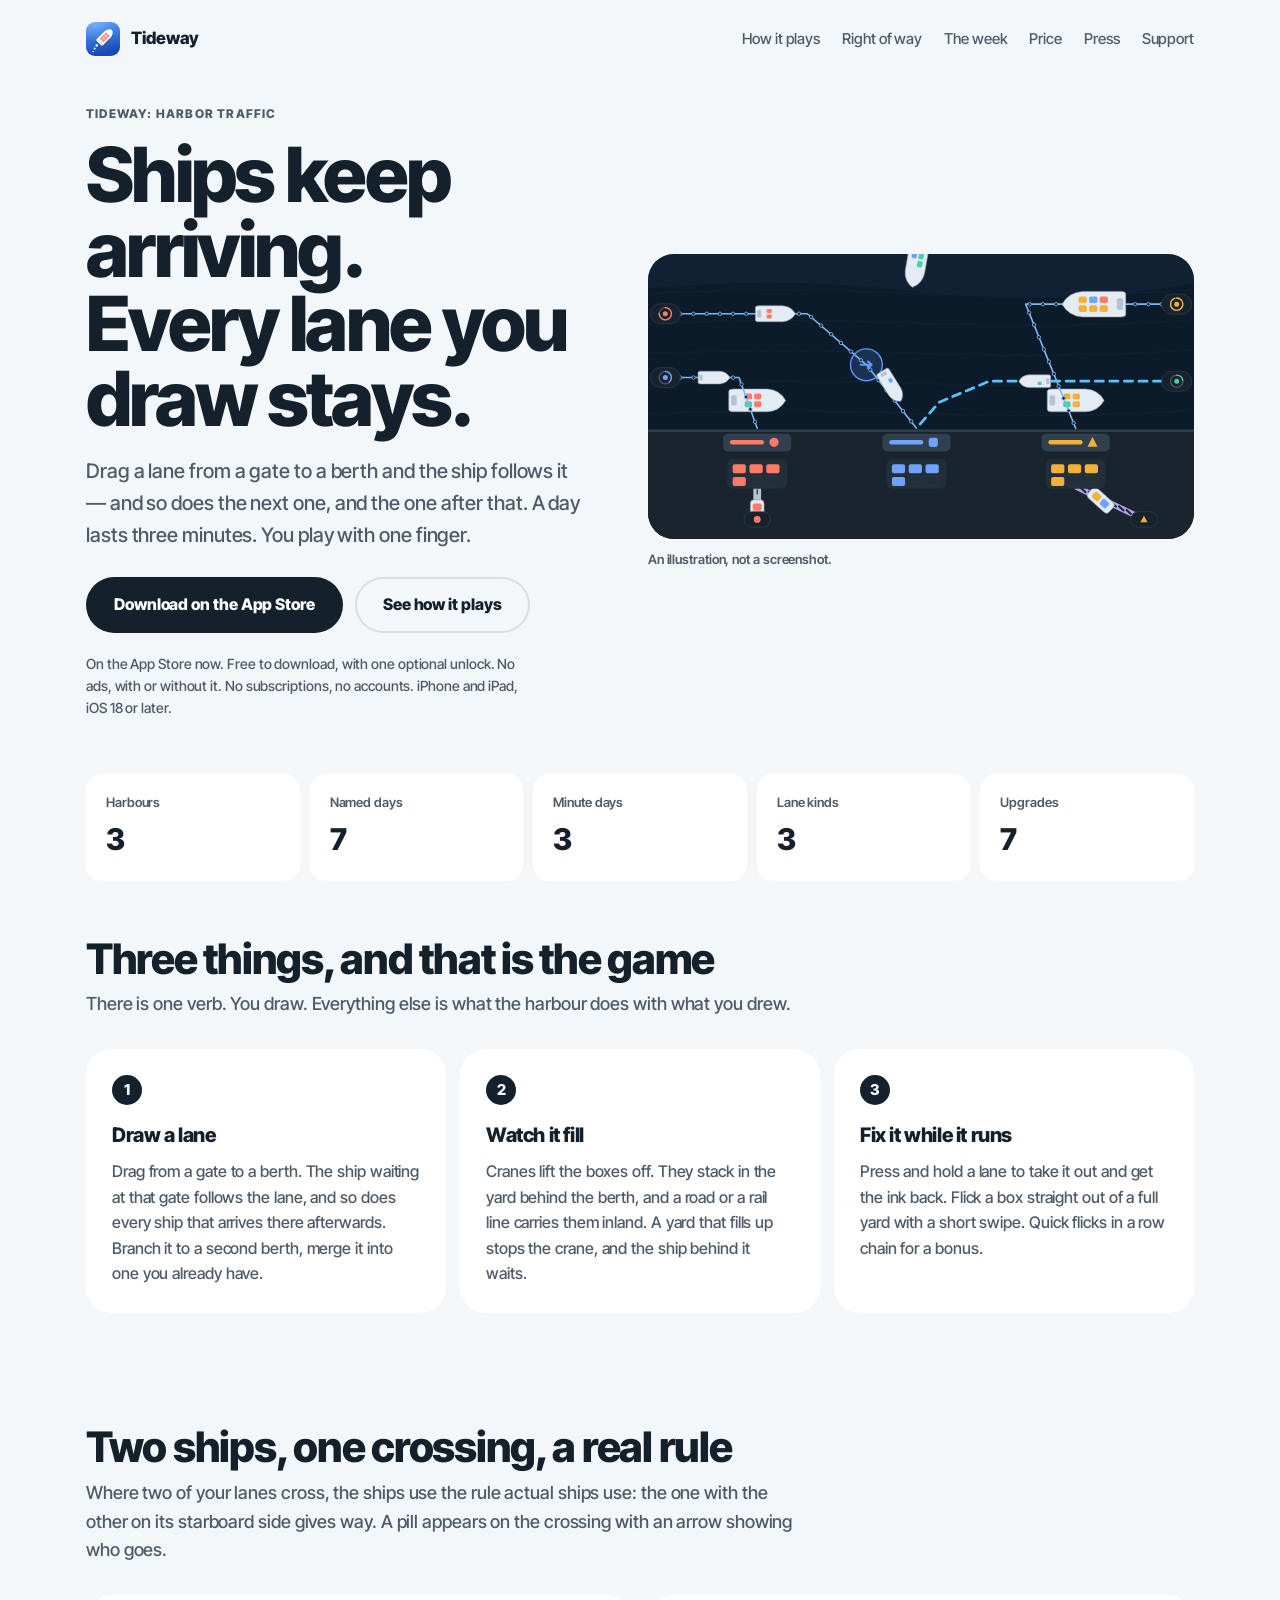
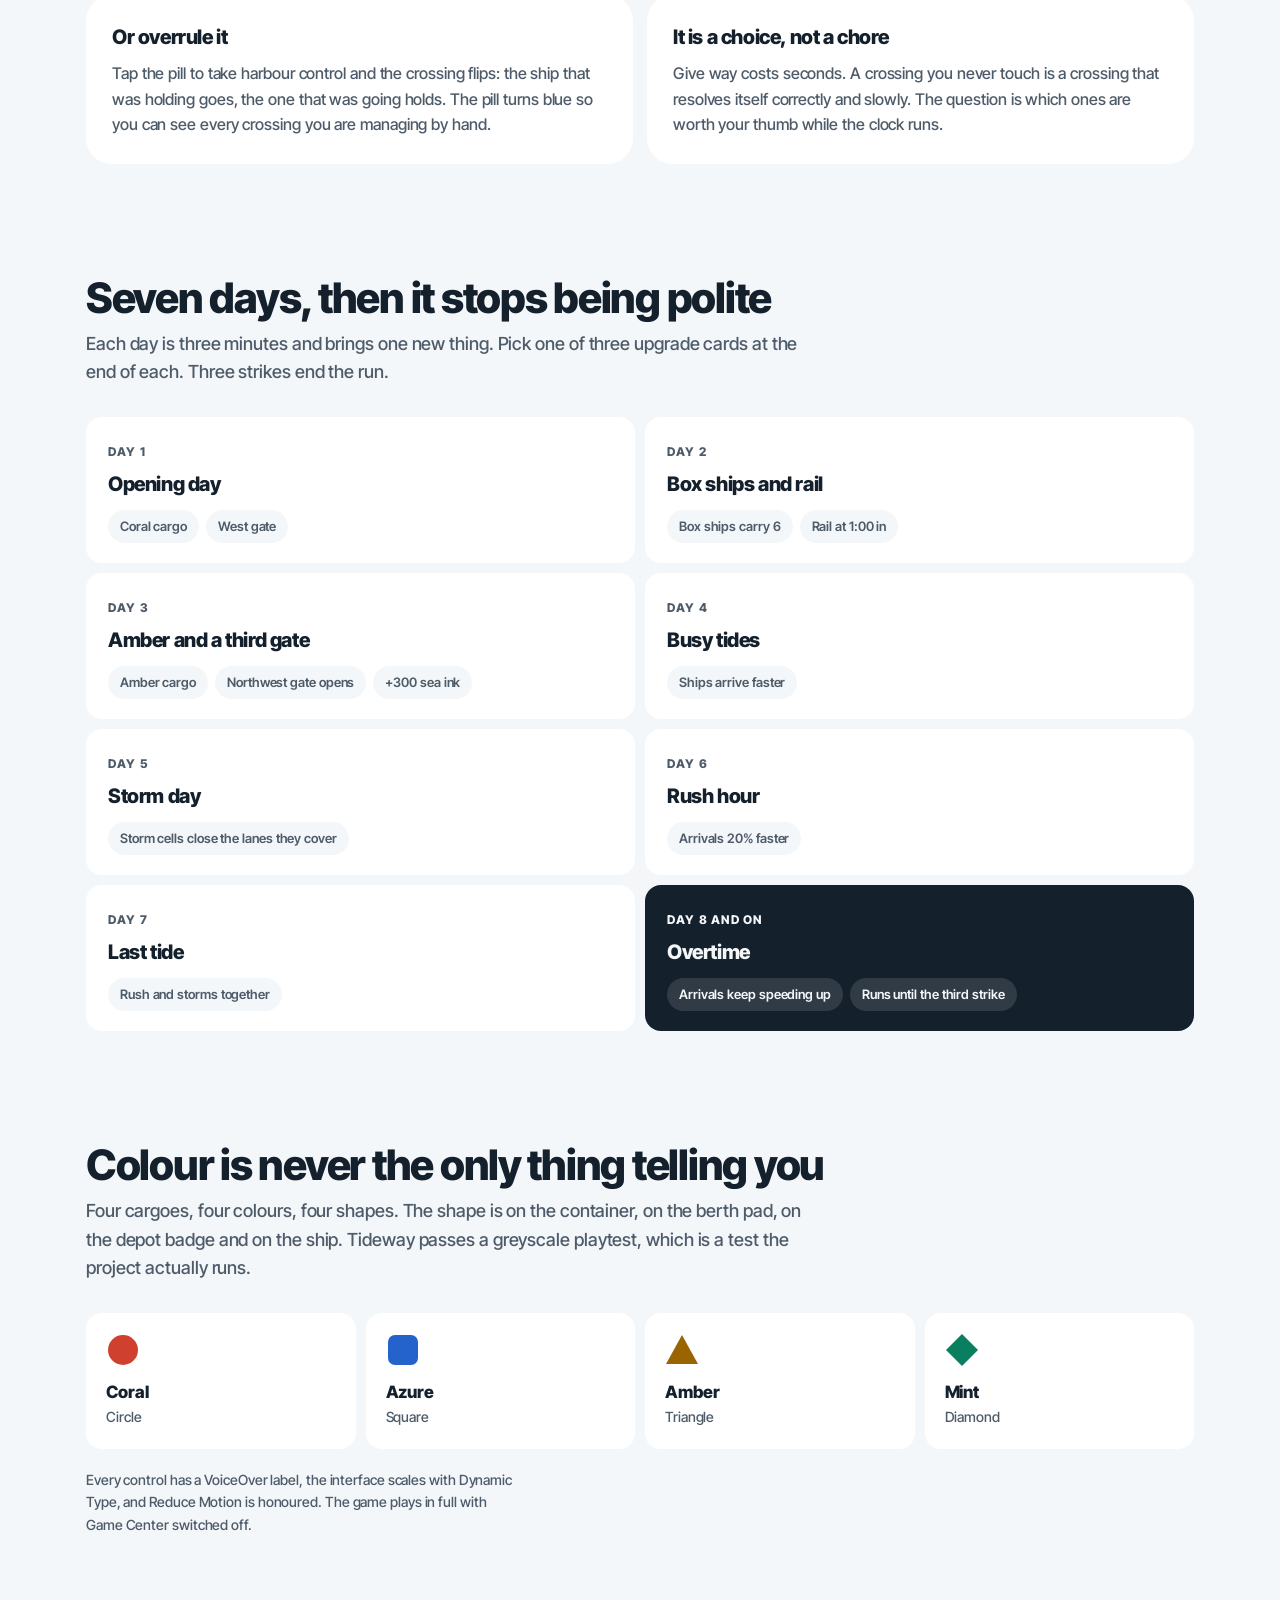
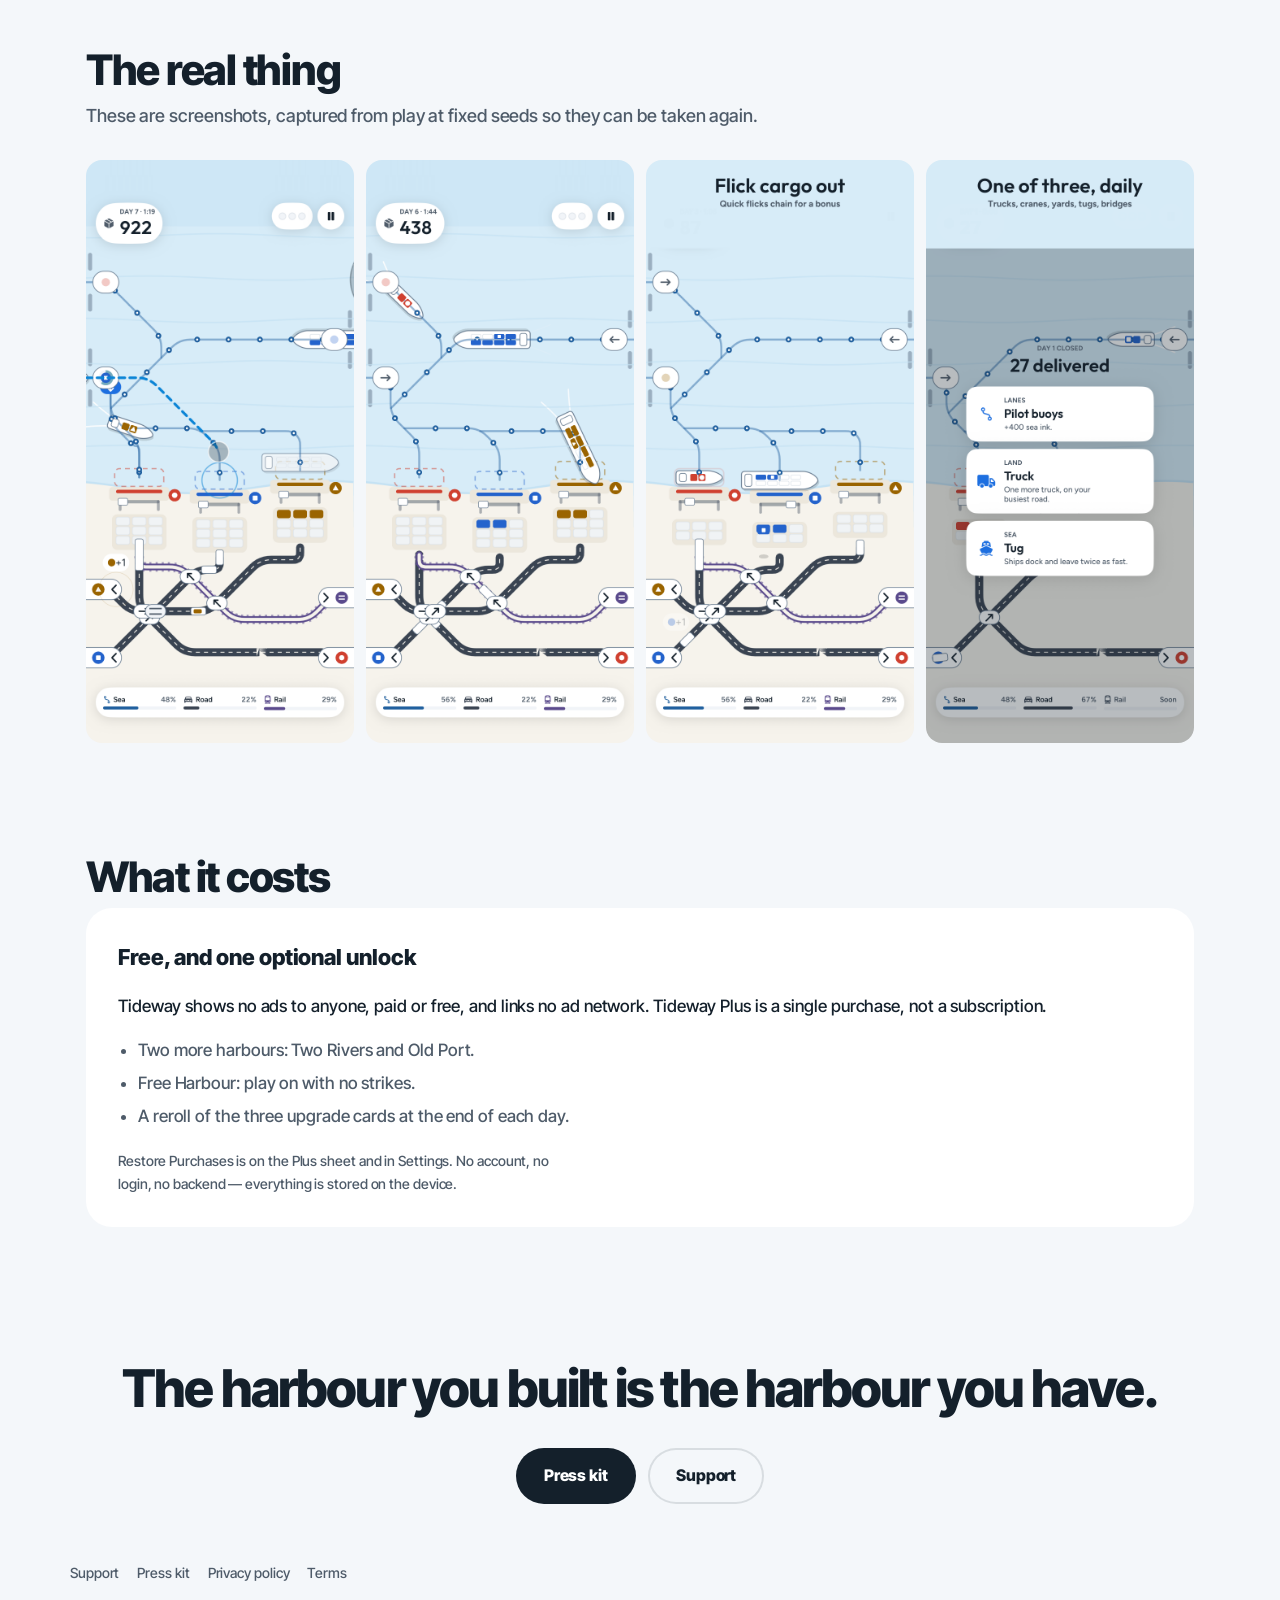
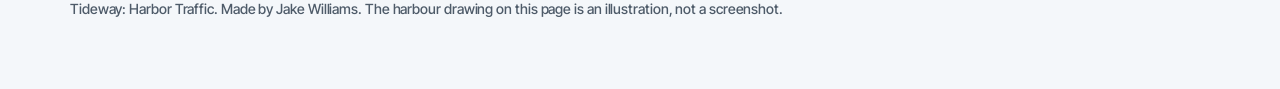
==== commit be0b25d3: "Tideway is on the App Store: live download link, no fixed price" ====
--- a/index.html
+++ b/index.html
@@ -4,6 +4,7 @@
 <meta charset="utf-8">
 <meta name="viewport" content="width=device-width, initial-scale=1">
 <title>Tideway: Harbor Traffic — a one-finger harbour game for iPhone</title>
+<meta name="apple-itunes-app" content="app-id=6838040820">
 <meta name="description" content="Ships keep arriving. Every lane you draw stays. Tideway is a one-finger harbour game: drag a lane from a gate to a berth and the ship follows it, for as long as the lane is there. Free, one $3.99 unlock, no ads.">
 <meta name="color-scheme" content="light dark">
 <meta name="theme-color" content="#F4F7FA" media="(prefers-color-scheme: light)">
@@ -45,7 +46,7 @@
   "author": { "@type": "Person", "name": "Jake Williams" },
   "offers": [
     { "@type": "Offer", "price": "0", "priceCurrency": "USD", "name": "Tideway" },
-    { "@type": "Offer", "price": "3.99", "priceCurrency": "USD", "name": "Tideway Plus" }
+    { "@type": "Offer", "price": "0.99", "priceCurrency": "USD", "name": "Tideway Plus" }
   ]
 }
 </script>
@@ -74,10 +75,10 @@
       <h1 id="hero-title"><span class="line">Ships keep arriving.</span> <span class="line">Every lane you</span> <span class="line">draw stays.</span></h1>
       <p class="lede">Drag a lane from a gate to a berth and the ship follows it — and so does the next one, and the one after that. A day lasts <span class="nb">three minutes</span>. You play with one finger.</p>
       <div class="cta">
-        <a class="btn" href="#how">See how it plays</a>
-        <a class="btn ghost" href="press.html">Press kit</a>
-      </div>
-      <p class="fine">Coming to the App Store. Free to download, with one optional unlock at $3.99. No ads, with or without it. No subscriptions, no accounts. iPhone and iPad, iOS 18 or later.</p>
+        <a class="btn" href="https://apps.apple.com/app/id6838040820">Download on the App Store</a>
+        <a class="btn ghost" href="#how">See how it plays</a>
+      </div>
+      <p class="fine">On the App Store now. Free to download, with one optional unlock. No ads, with or without it. No subscriptions, no accounts. iPhone and iPad, iOS 18 or later.</p>
     </div>
     <figure>
       <div class="art-frame"><img src="assets/harbour.svg" width="1200" height="625" alt="A drawing of a night harbour seen from above. Lit sea lanes run from four gates at the edges to three quay berths marked coral, azure and amber. Container ships follow them, one held at a ringed crossing while another crosses, and a lorry and a train carry boxes inland."></div>
@@ -199,7 +200,7 @@
   <div class="wrap">
     <h2 id="price-title">What it costs</h2>
     <div class="price">
-      <h3>Free, and one unlock at $3.99</h3>
+      <h3>Free, and one optional unlock</h3>
       <p>Tideway shows no ads to anyone, paid or free, and links no ad network. Tideway Plus is a single purchase, not a subscription.</p>
       <ul>
         <li>Two more harbours: Two Rivers and Old Port.</li>
--- a/assets/site.css
+++ b/assets/site.css
@@ -210,3 +210,36 @@
 @media (prefers-reduced-motion: no-preference) {
   a, .btn { transition: color 120ms ease, background 120ms ease; }
 }
+
+/* The other pages — press, support, privacy, terms, 404 — carry markup from the first
+   version of this site (header.site, .prose, .data, .note). Replacing the stylesheet
+   without these left all five rendering unstyled, which is the kind of thing nobody
+   notices until someone follows a link from the App Store listing. */
+
+header.site { padding: 22px 0; }
+header.site .wrap { display: flex; align-items: center; gap: 11px; }
+header.site img { width: 34px; height: 34px; border-radius: 9px; }
+header.site strong { font-weight: 800; font-size: 17px; }
+header.site nav { margin-left: auto; display: flex; gap: 20px; font-size: 15px; }
+header.site nav a { color: var(--quiet); text-decoration: none; }
+header.site nav a:hover { color: var(--ink); }
+
+.prose { max-width: 68ch; padding-bottom: 48px; }
+.prose h1 { font-size: clamp(32px, 5.4vw, 48px); margin: 26px 0 18px; }
+.prose h2 { font-size: 23px; font-weight: 800; letter-spacing: -0.02em; margin: 1.8em 0 0.5em; }
+.prose h3 { font-size: 19px; font-weight: 800; margin: 1.5em 0 0.4em; }
+.prose p, .prose li { color: var(--quiet); }
+.prose a { color: var(--ink); text-underline-offset: 3px; }
+.prose ul, .prose ol { padding-left: 1.2em; }
+.prose code { font-size: 0.92em; background: var(--surface); padding: 2px 6px; border-radius: 6px; }
+
+.note { font-size: 15px; color: var(--quiet); }
+
+.data {
+  width: 100%; border-collapse: collapse; margin: 18px 0; font-size: 15px;
+  background: var(--surface); border-radius: var(--radius-sm); overflow: hidden;
+}
+.data th, .data td { text-align: left; padding: 12px 16px; border-bottom: 1px solid var(--line); }
+.data th { font-weight: 800; }
+.data tr:last-child th, .data tr:last-child td { border-bottom: 0; }
+.data td { color: var(--quiet); }
